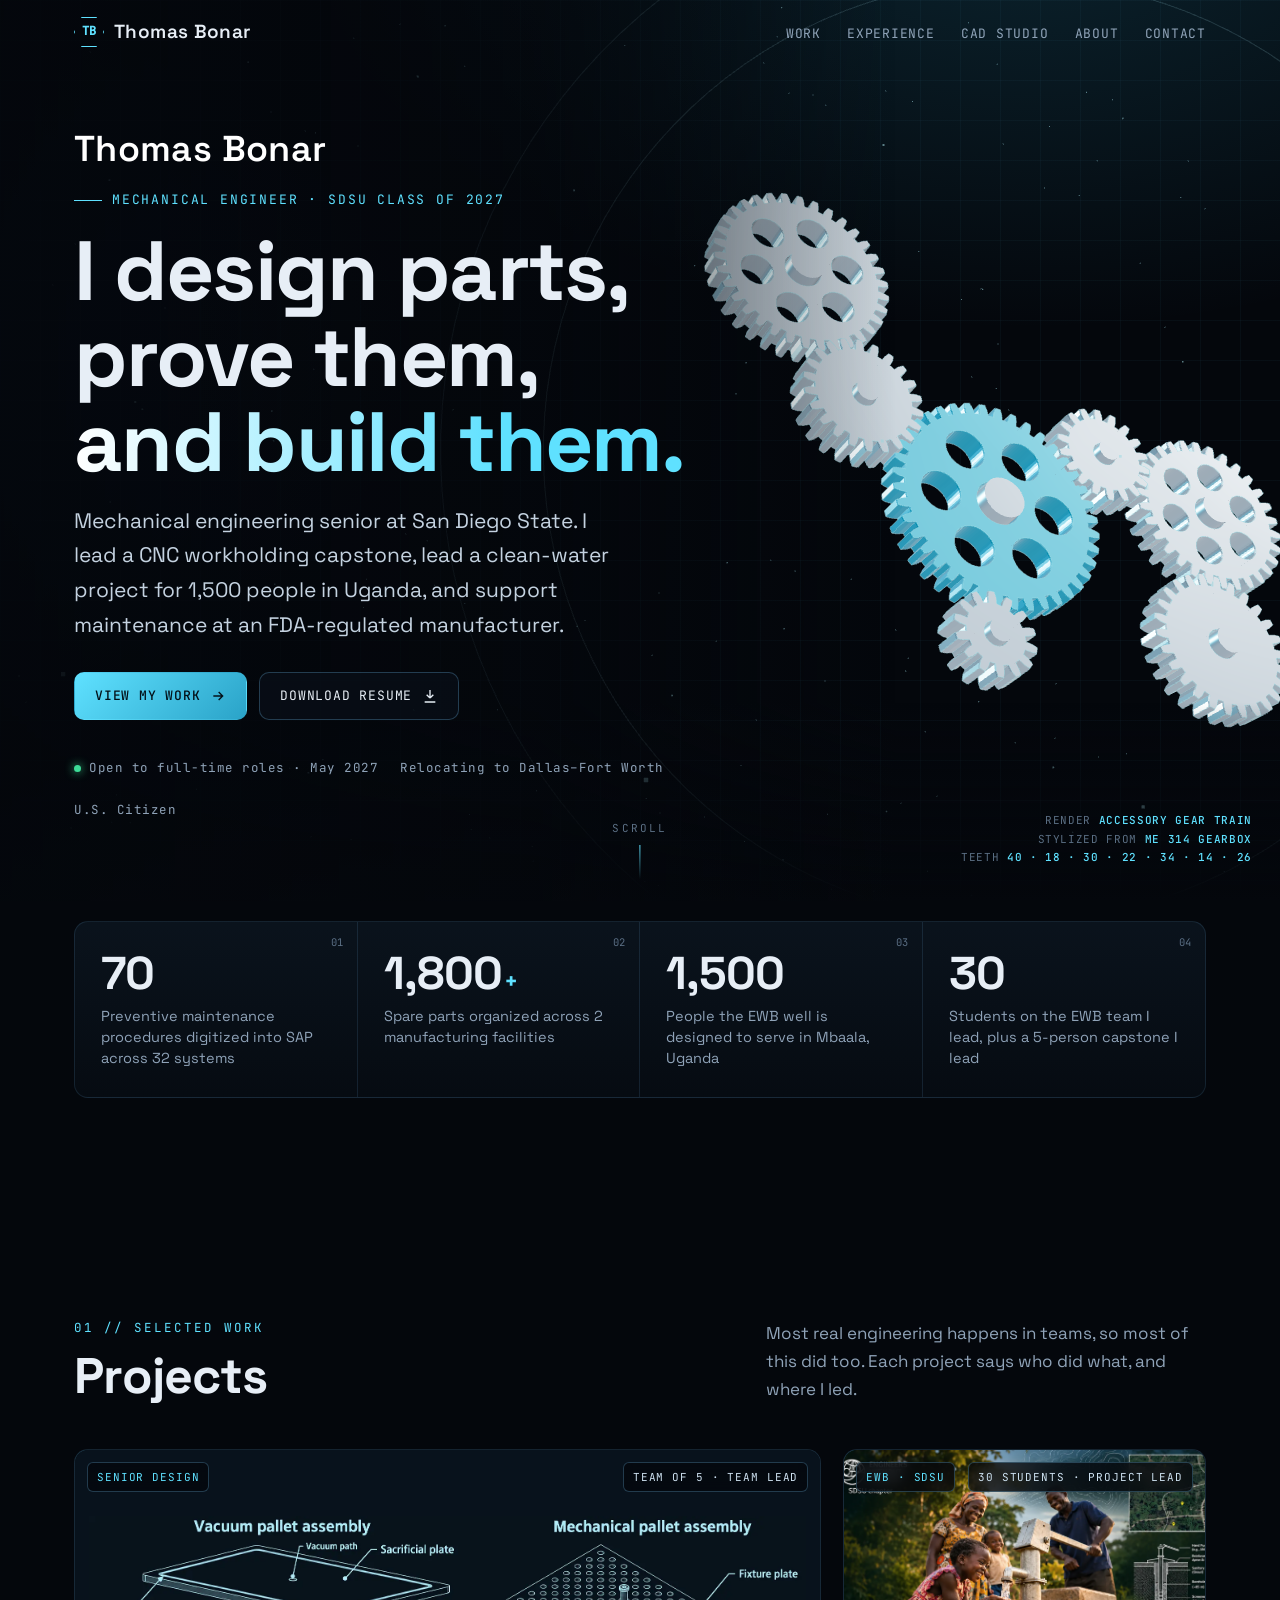
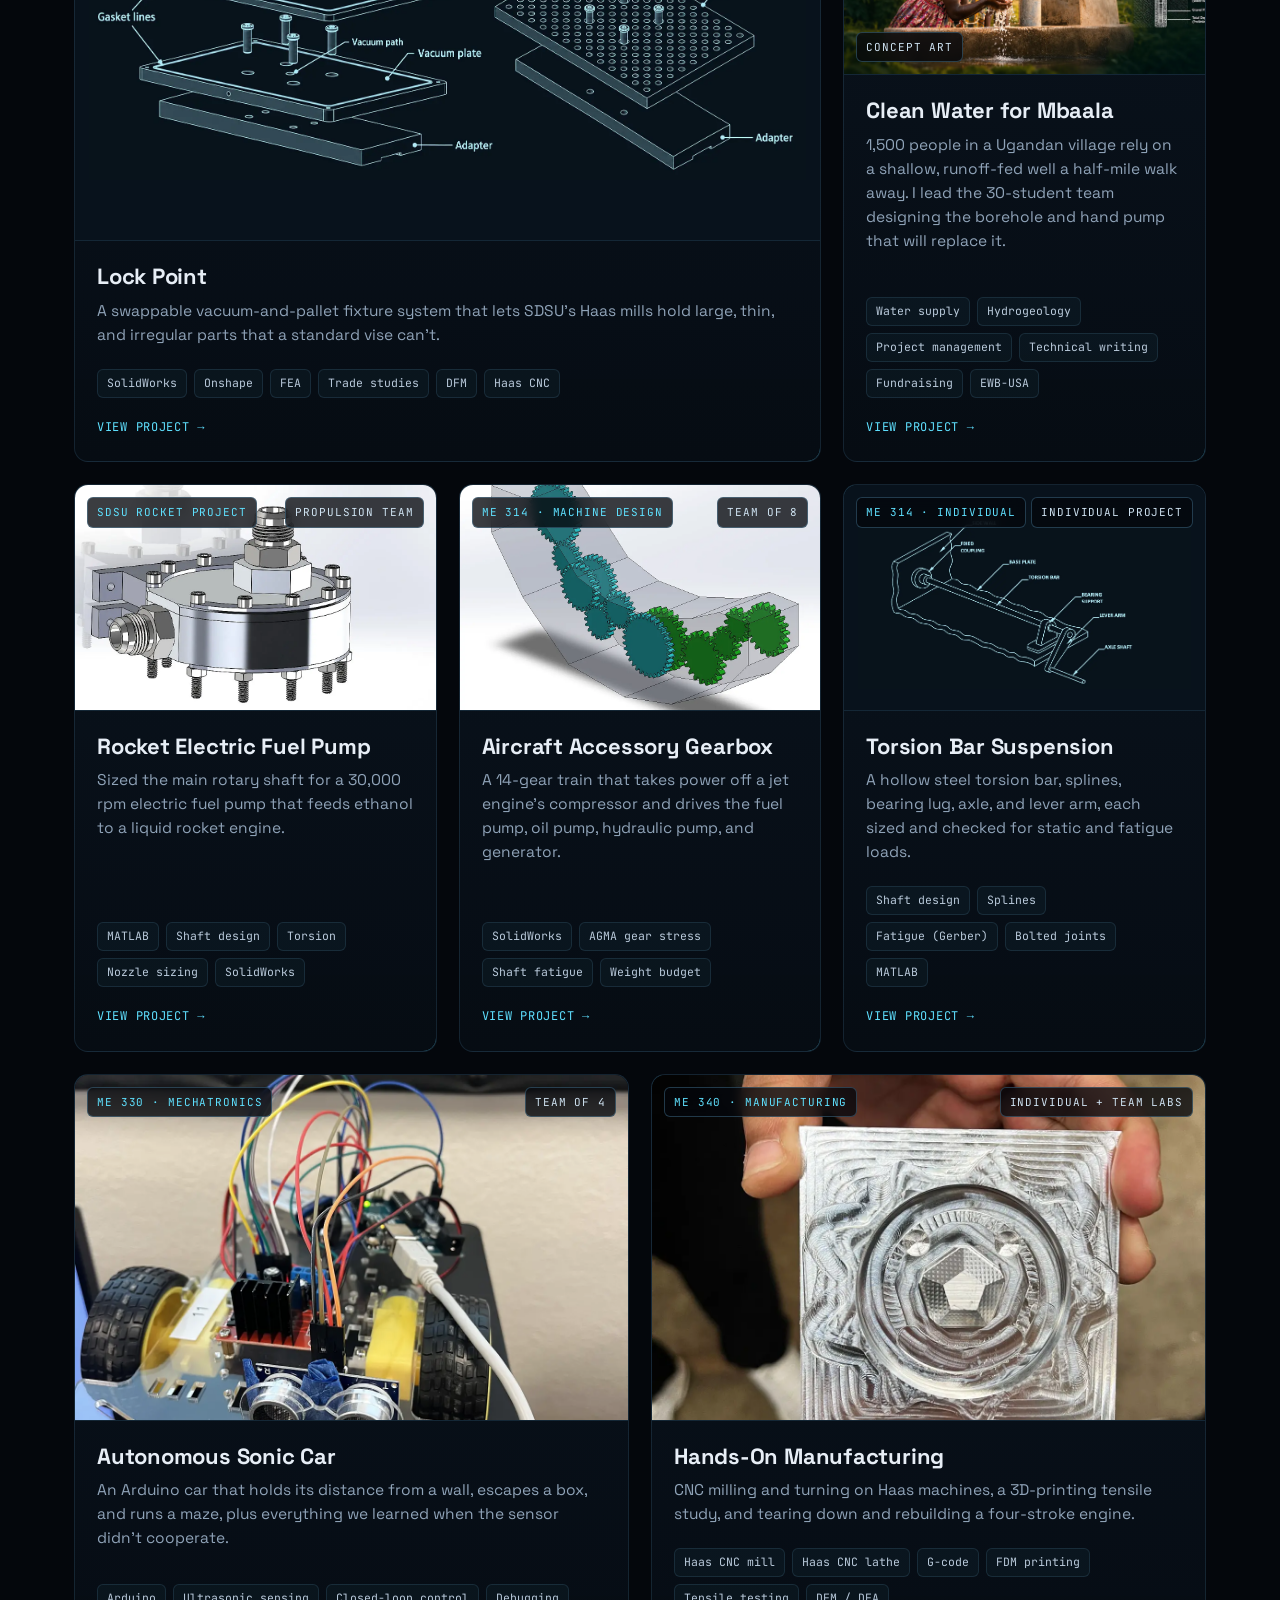
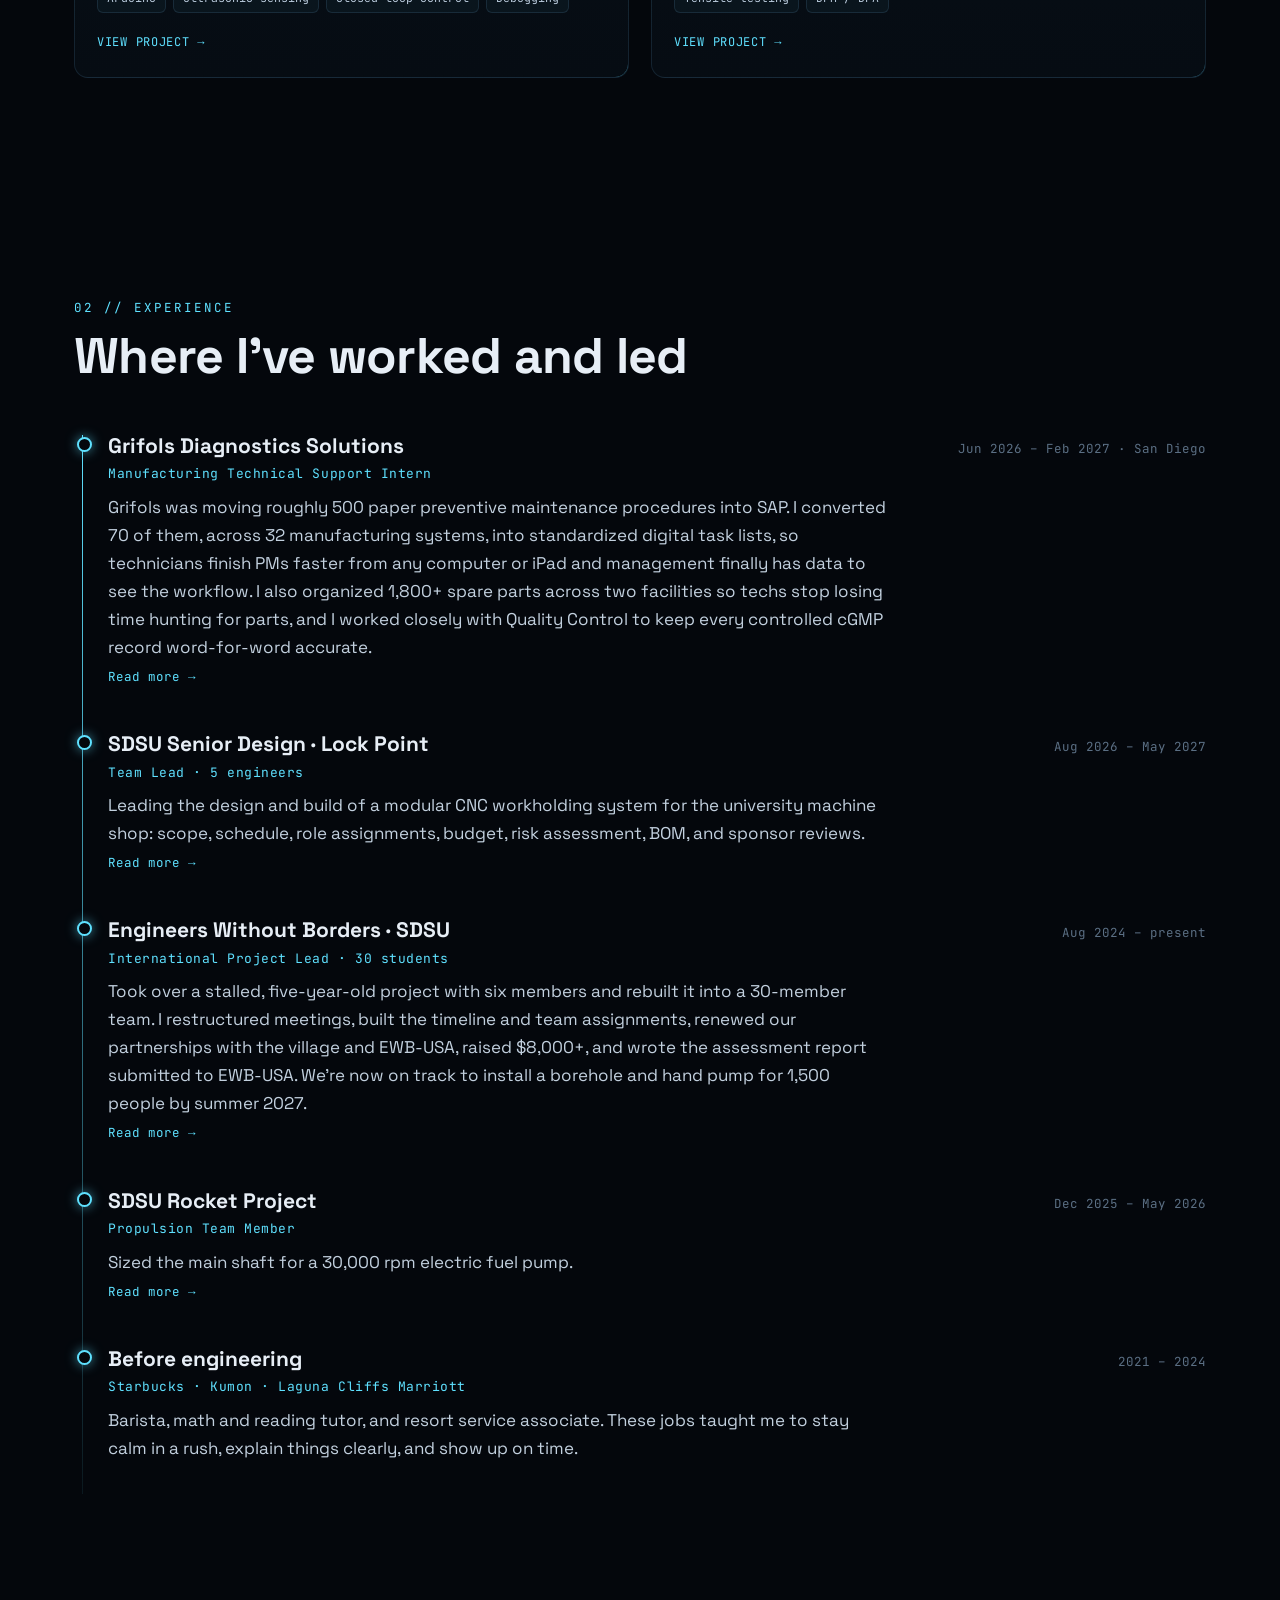
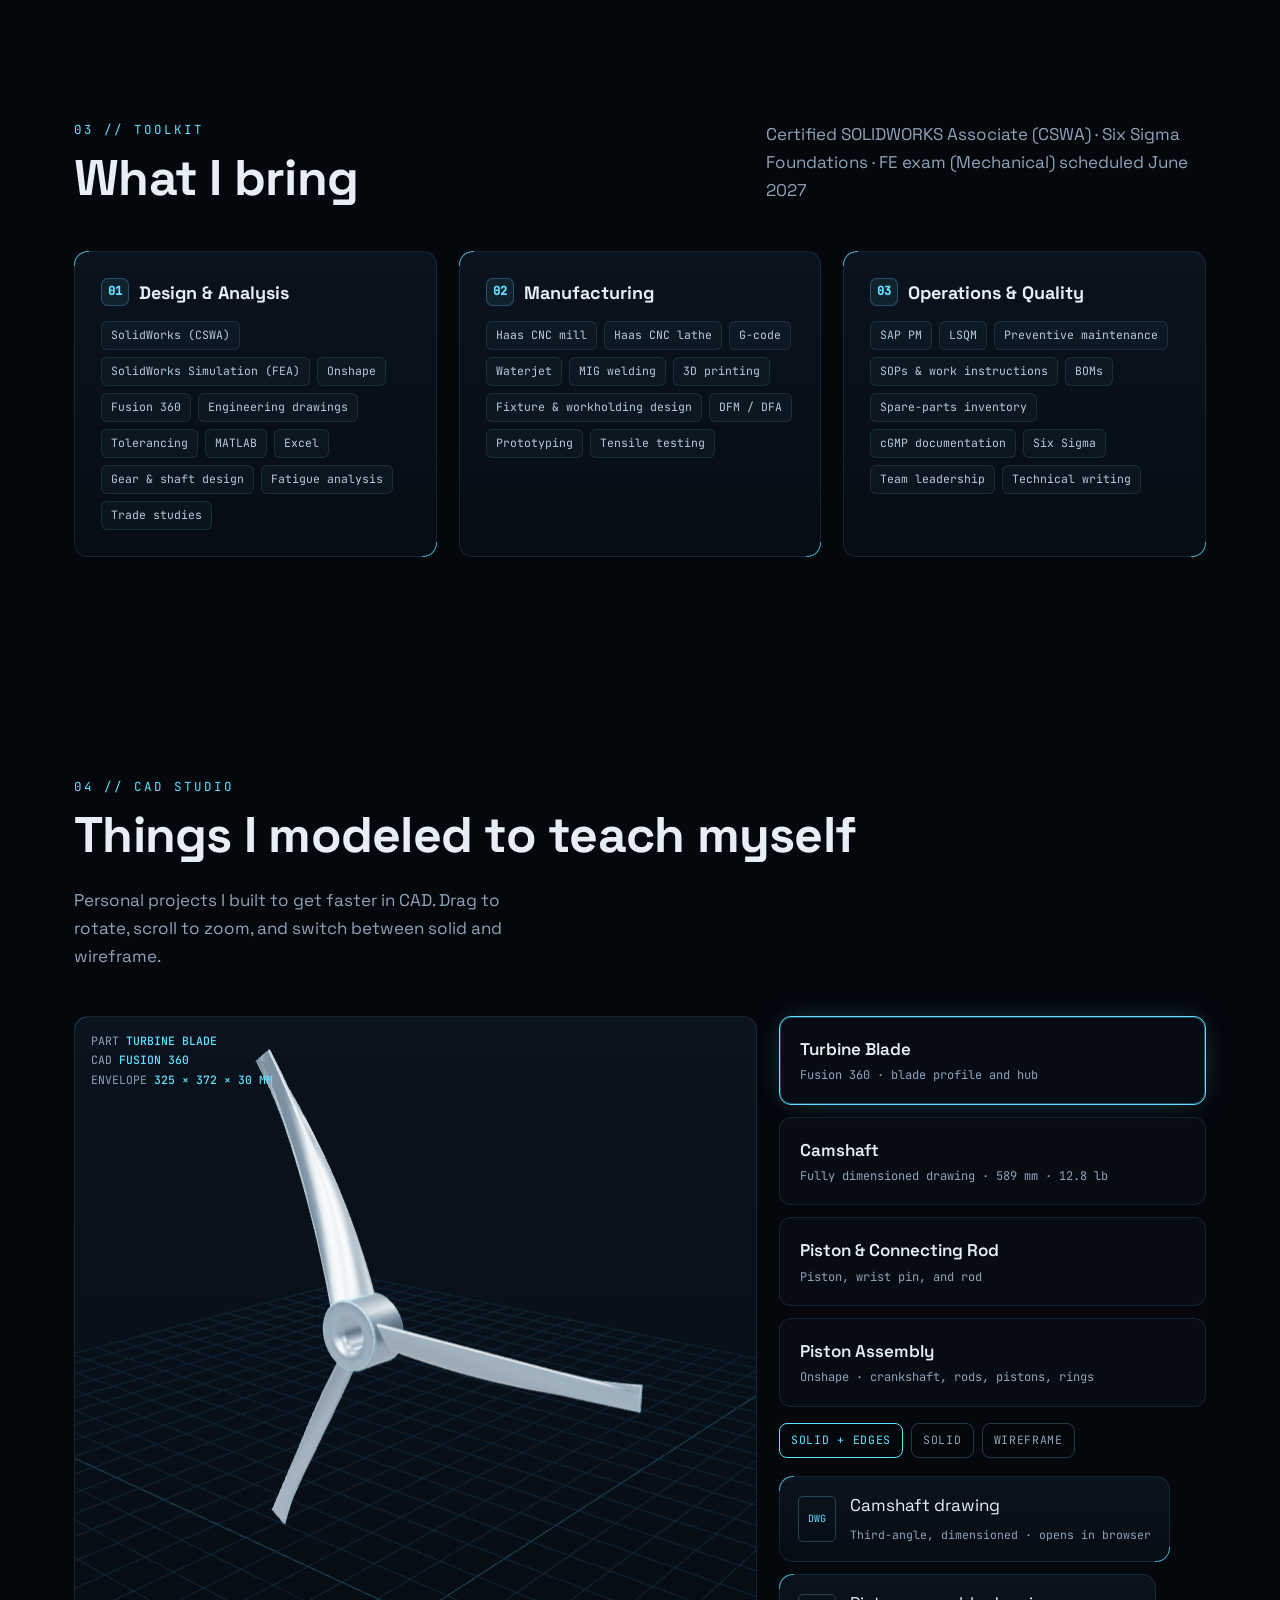
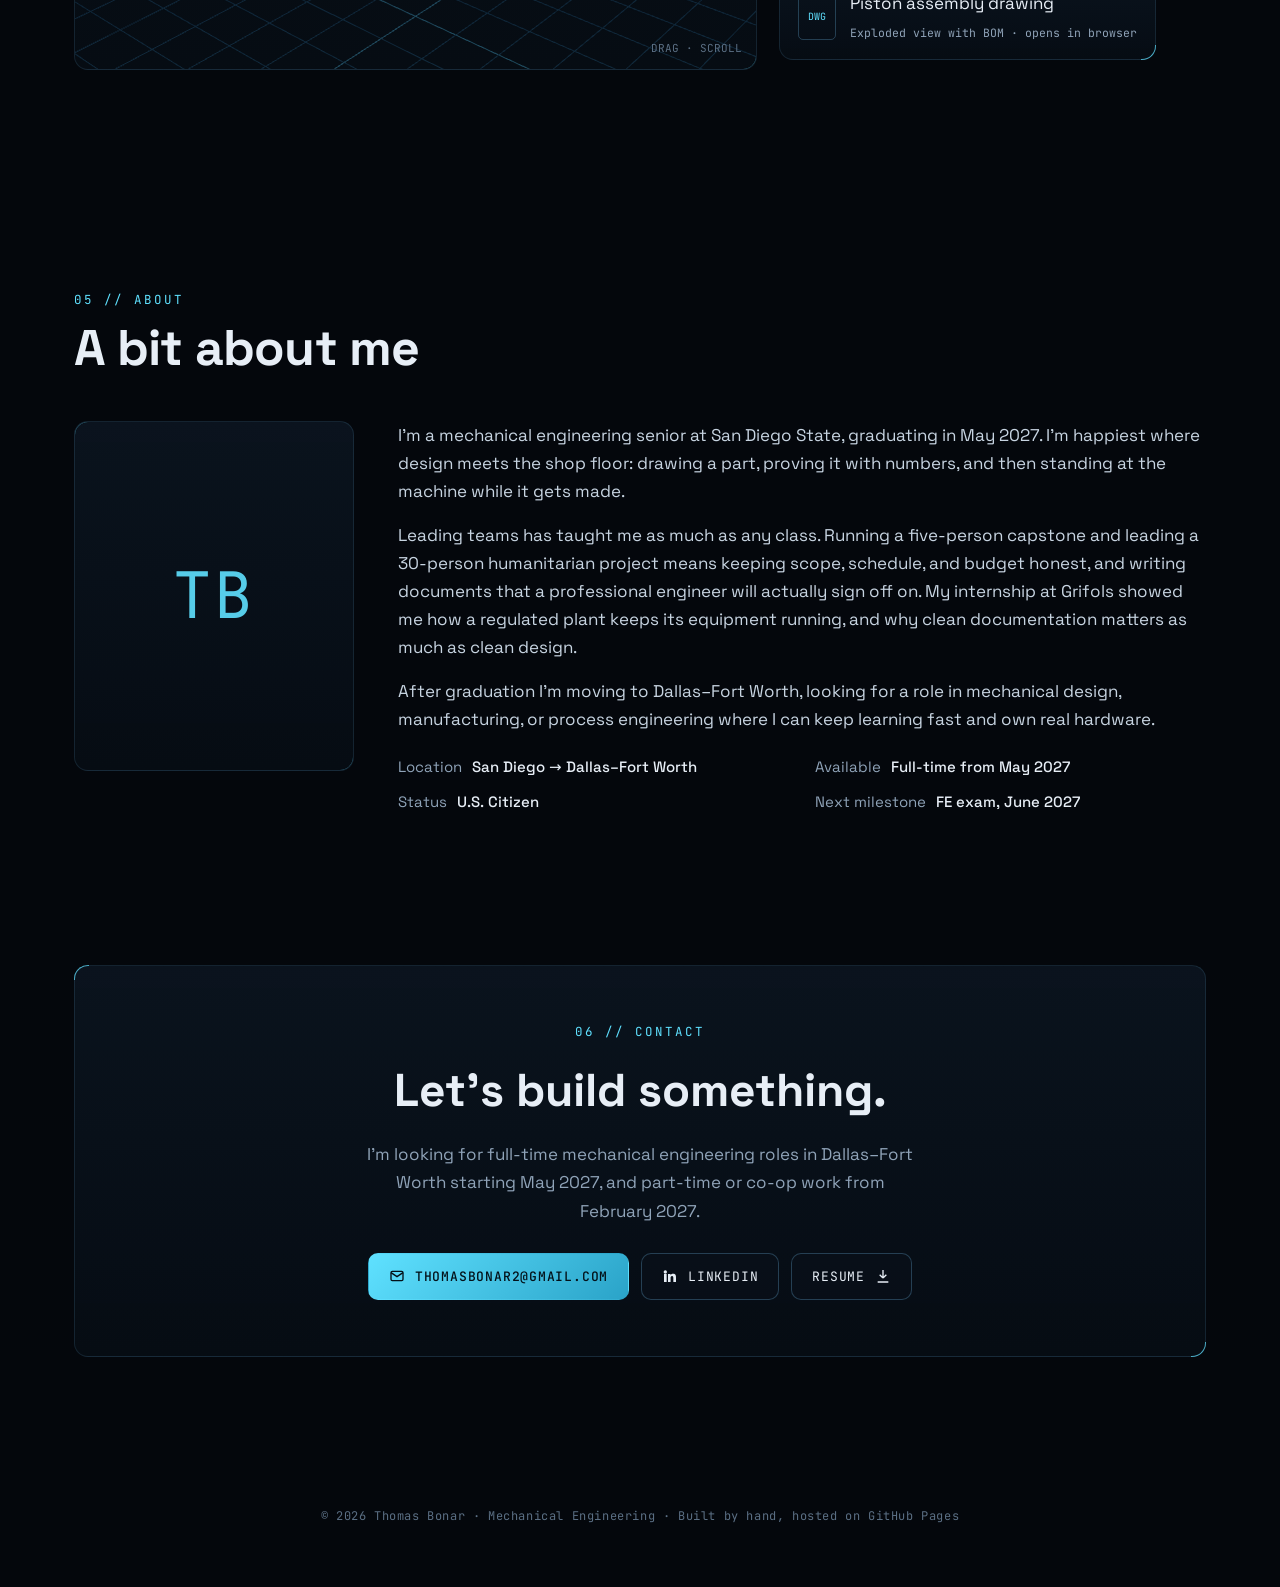
==== index.html @ 901630ad "Launch portfolio" ====
<!DOCTYPE html>
<html lang="en">
<head>
<meta charset="utf-8">
<meta name="viewport" content="width=device-width, initial-scale=1">
<title>Thomas Bonar · Mechanical Engineer</title>
<meta name="description" content="Mechanical engineering senior at San Diego State: CNC workholding, clean water in Uganda, machine design, and hands-on manufacturing. Relocating to Dallas–Fort Worth, May 2027.">
<meta name="author" content="Thomas Bonar">
<meta property="og:title" content="Thomas Bonar · Mechanical Engineer">
<meta property="og:description" content="Mechanical engineering senior at San Diego State: CNC workholding, clean water in Uganda, machine design, and hands-on manufacturing. Relocating to Dallas–Fort Worth, May 2027.">
<meta property="og:type" content="website">
<meta property="og:url" content="https://thomasbonar.github.io/">
<meta property="og:image" content="https://thomasbonar.github.io/assets/img/og-card.png">
<meta name="theme-color" content="#04070c">
<link rel="icon" href="assets/img/favicon.svg" type="image/svg+xml">
<link rel="preload" href="assets/fonts/space-grotesk-latin-700-normal.woff2" as="font" type="font/woff2" crossorigin>
<link rel="stylesheet" href="assets/css/site.css">
</head>
<body>
<nav class="nav" aria-label="Main">
  <div class="wrap">
    <a class="brand" href="index.html"><span class="mark">TB</span><span>Thomas Bonar</span></a>
    <button class="menu-btn" type="button" aria-label="Open menu">MENU</button>
    <ul>
      <li><a href="#work">Work</a></li>
      <li><a href="#experience">Experience</a></li>
      <li><a href="#cad">CAD Studio</a></li>
      <li><a href="#about">About</a></li>
      <li><a href="#contact">Contact</a></li>
    </ul>
  </div>
</nav>
<header class="hero" id="top">
  <canvas id="hero-canvas" aria-hidden="true"></canvas>
  <div class="wrap">
    <div class="hero-copy">
      <div class="hero-name rv">Thomas Bonar</div>
      <div class="eyebrow rv">Mechanical Engineer · SDSU Class of 2027</div>
      <h1 class="rv">I design parts,<br>prove them,<br><span class="accent">and build them.</span></h1>
      <p class="lede rv">Mechanical engineering senior at San Diego State. I lead a CNC workholding capstone, lead a clean-water project for 1,500 people in Uganda, and support maintenance at an FDA-regulated manufacturer.</p>
      <div class="cta rv">
        <a class="btn primary" href="#work">View my work <svg viewBox="0 0 24 24" fill="none" stroke="currentColor" stroke-width="2"><path d="M5 12h14m-6-6l6 6-6 6"/></svg></a>
        <a class="btn" href="assets/docs/Thomas_Bonar_Resume.pdf" download="Thomas_Bonar_Resume.pdf">Download resume <svg viewBox="0 0 24 24" fill="none" stroke="currentColor" stroke-width="2"><path d="M12 3v12m0 0l-5-5m5 5l5-5M4 21h16"/></svg></a>
      </div>
      <div class="hero-meta rv">
        <span><i class="dot"></i>Open to full-time roles · May 2027</span>
        <span>Relocating to Dallas–Fort Worth</span>
        <span>U.S. Citizen</span>
      </div>
    </div>
  </div>
  <div class="hero-hud" aria-hidden="true">RENDER <b>ACCESSORY GEAR TRAIN</b><br>STYLIZED FROM <b>ME 314 GEARBOX</b><br>TEETH <b>40 · 18 · 30 · 22 · 34 · 14 · 26</b></div>
  <div class="scroll-cue" aria-hidden="true">SCROLL<i></i></div>
</header>

<section style="padding-top:20px">
  <div class="wrap">
    <div class="stats rv">
      <div class="stat" data-idx="01"><div class="num"><span data-count="70">70</span></div><div class="lbl">Preventive maintenance procedures digitized into SAP across 32 systems</div></div>
      <div class="stat" data-idx="02"><div class="num"><span data-count="1800">1,800</span><small>+</small></div><div class="lbl">Spare parts organized across 2 manufacturing facilities</div></div>
      <div class="stat" data-idx="03"><div class="num"><span data-count="1500">1,500</span></div><div class="lbl">People the EWB well is designed to serve in Mbaala, Uganda</div></div>
      <div class="stat" data-idx="04"><div class="num"><span data-count="30">30</span></div><div class="lbl">Students on the EWB team I lead, plus a 5-person capstone I lead</div></div>
    </div>
  </div>
</section>

<section id="work">
  <div class="wrap">
    <div class="sec-head">
      <div><div class="sec-label rv">01 // Selected work</div><h2 class="rv">Projects</h2></div>
      <p class="rv">Most real engineering happens in teams, so most of this did too. Each project says who did what, and where I led.</p>
    </div>
    <div class="projects">
    <a class="card frame rv feature" href="projects/lock-point.html">
      <div class="thumb fit"><img src="assets/img/lp-pallet-assemblies.webp" alt="Lock Point: Modular CNC Workholding" width="1771" height="652" loading="lazy" decoding="async"><span class="tag">Senior Design</span><span class="tag team">Team of 5 · Team Lead</span></div>
      <div class="body">
        <h3>Lock Point</h3>
        <p>A swappable vacuum-and-pallet fixture system that lets SDSU&#x27;s Haas mills hold large, thin, and irregular parts that a standard vise can&#x27;t.</p>
        <div class="chips"><span class="chip">SolidWorks</span><span class="chip">Onshape</span><span class="chip">FEA</span><span class="chip">Trade studies</span><span class="chip">DFM</span><span class="chip">Haas CNC</span></div>
        <span class="go">VIEW PROJECT →</span>
      </div>
    </a>
    <a class="card frame rv " href="projects/ewb-water.html">
      <div class="thumb"><img src="assets/img/ewb-concept.webp" alt="Clean Water for Mbaala, Uganda" width="1672" height="941" loading="lazy" decoding="async"><span class="tag">EWB · SDSU</span><span class="tag team">30 students · Project Lead</span><span class="tag concept">Concept art</span></div>
      <div class="body">
        <h3>Clean Water for Mbaala</h3>
        <p>1,500 people in a Ugandan village rely on a shallow, runoff-fed well a half-mile walk away. I lead the 30-student team designing the borehole and hand pump that will replace it.</p>
        <div class="chips"><span class="chip">Water supply</span><span class="chip">Hydrogeology</span><span class="chip">Project management</span><span class="chip">Technical writing</span><span class="chip">Fundraising</span><span class="chip">EWB-USA</span></div>
        <span class="go">VIEW PROJECT →</span>
      </div>
    </a>
    <a class="card frame rv " href="projects/rocket-pump.html">
      <div class="thumb"><img src="assets/img/rocket-pump-cad.webp" alt="Electric Fuel Pump Shaft Design" width="1306" height="668" loading="lazy" decoding="async"><span class="tag">SDSU Rocket Project</span><span class="tag team">Propulsion team</span></div>
      <div class="body">
        <h3>Rocket Electric Fuel Pump</h3>
        <p>Sized the main rotary shaft for a 30,000 rpm electric fuel pump that feeds ethanol to a liquid rocket engine.</p>
        <div class="chips"><span class="chip">MATLAB</span><span class="chip">Shaft design</span><span class="chip">Torsion</span><span class="chip">Nozzle sizing</span><span class="chip">SolidWorks</span></div>
        <span class="go">VIEW PROJECT →</span>
      </div>
    </a>
    <a class="card frame rv " href="projects/gearbox.html">
      <div class="thumb"><img src="assets/img/gear-cad-housing.webp" alt="Aircraft Accessory Gearbox" width="1140" height="928" loading="lazy" decoding="async"><span class="tag">ME 314 · Machine Design</span><span class="tag team">Team of 8</span></div>
      <div class="body">
        <h3>Aircraft Accessory Gearbox</h3>
        <p>A 14-gear train that takes power off a jet engine&#x27;s compressor and drives the fuel pump, oil pump, hydraulic pump, and generator.</p>
        <div class="chips"><span class="chip">SolidWorks</span><span class="chip">AGMA gear stress</span><span class="chip">Shaft fatigue</span><span class="chip">Weight budget</span></div>
        <span class="go">VIEW PROJECT →</span>
      </div>
    </a>
    <a class="card frame rv " href="projects/torsion-bar.html">
      <div class="thumb fit"><img src="assets/img/tb-schematic.webp" alt="Torsion Bar Suspension" width="1474" height="786" loading="lazy" decoding="async"><span class="tag">ME 314 · Individual</span><span class="tag team">Individual project</span></div>
      <div class="body">
        <h3>Torsion Bar Suspension</h3>
        <p>A hollow steel torsion bar, splines, bearing lug, axle, and lever arm, each sized and checked for static and fatigue loads.</p>
        <div class="chips"><span class="chip">Shaft design</span><span class="chip">Splines</span><span class="chip">Fatigue (Gerber)</span><span class="chip">Bolted joints</span><span class="chip">MATLAB</span></div>
        <span class="go">VIEW PROJECT →</span>
      </div>
    </a>
    <a class="card frame rv wide" href="projects/sonic-car.html">
      <div class="thumb"><img src="assets/img/car-front.webp" alt="Autonomous Sonic Car" width="1200" height="1600" loading="lazy" decoding="async"><span class="tag">ME 330 · Mechatronics</span><span class="tag team">Team of 4</span></div>
      <div class="body">
        <h3>Autonomous Sonic Car</h3>
        <p>An Arduino car that holds its distance from a wall, escapes a box, and runs a maze, plus everything we learned when the sensor didn&#x27;t cooperate.</p>
        <div class="chips"><span class="chip">Arduino</span><span class="chip">Ultrasonic sensing</span><span class="chip">Closed-loop control</span><span class="chip">Debugging</span></div>
        <span class="go">VIEW PROJECT →</span>
      </div>
    </a>
    <a class="card frame rv wide" href="projects/manufacturing-labs.html">
      <div class="thumb"><img src="assets/img/mfg-mill-part.webp" alt="Hands-On Manufacturing" width="1200" height="1600" loading="lazy" decoding="async"><span class="tag">ME 340 · Manufacturing</span><span class="tag team">Individual + team labs</span></div>
      <div class="body">
        <h3>Hands-On Manufacturing</h3>
        <p>CNC milling and turning on Haas machines, a 3D-printing tensile study, and tearing down and rebuilding a four-stroke engine.</p>
        <div class="chips"><span class="chip">Haas CNC mill</span><span class="chip">Haas CNC lathe</span><span class="chip">G-code</span><span class="chip">FDM printing</span><span class="chip">Tensile testing</span><span class="chip">DFM / DFA</span></div>
        <span class="go">VIEW PROJECT →</span>
      </div>
    </a>
    </div>
  </div>
</section>

<section id="experience">
  <div class="wrap">
    <div class="sec-head">
      <div><div class="sec-label rv">02 // Experience</div><h2 class="rv">Where I've worked and led</h2></div>
    </div>
    <div class="timeline">
      <div class="tl-item rv">
        <div class="tl-top"><h3>Grifols Diagnostics Solutions</h3><span class="when">Jun 2026 – Feb 2027 · San Diego</span></div>
        <div class="role">Manufacturing Technical Support Intern</div>
        <p>Grifols was moving roughly 500 paper preventive maintenance procedures into SAP. I converted 70 of them, across 32 manufacturing systems, into standardized digital task lists, so technicians finish PMs faster from any computer or iPad and management finally has data to see the workflow. I also organized 1,800+ spare parts across two facilities so techs stop losing time hunting for parts, and I worked closely with Quality Control to keep every controlled cGMP record word-for-word accurate.</p>
        <a class="more" href="projects/grifols.html">Read more →</a>
      </div>
      <div class="tl-item rv">
        <div class="tl-top"><h3>SDSU Senior Design · Lock Point</h3><span class="when">Aug 2026 – May 2027</span></div>
        <div class="role">Team Lead · 5 engineers</div>
        <p>Leading the design and build of a modular CNC workholding system for the university machine shop: scope, schedule, role assignments, budget, risk assessment, BOM, and sponsor reviews.</p>
        <a class="more" href="projects/lock-point.html">Read more →</a>
      </div>
      <div class="tl-item rv">
        <div class="tl-top"><h3>Engineers Without Borders · SDSU</h3><span class="when">Aug 2024 – present</span></div>
        <div class="role">International Project Lead · 30 students</div>
        <p>Took over a stalled, five-year-old project with six members and rebuilt it into a 30-member team. I restructured meetings, built the timeline and team assignments, renewed our partnerships with the village and EWB-USA, raised $8,000+, and wrote the assessment report submitted to EWB-USA. We're now on track to install a borehole and hand pump for 1,500 people by summer 2027.</p>
        <a class="more" href="projects/ewb-water.html">Read more →</a>
      </div>
      <div class="tl-item rv">
        <div class="tl-top"><h3>SDSU Rocket Project</h3><span class="when">Dec 2025 – May 2026</span></div>
        <div class="role">Propulsion Team Member</div>
        <p>Sized the main shaft for a 30,000 rpm electric fuel pump.</p>
        <a class="more" href="projects/rocket-pump.html">Read more →</a>
      </div>
      <div class="tl-item rv">
        <div class="tl-top"><h3>Before engineering</h3><span class="when">2021 – 2024</span></div>
        <div class="role">Starbucks · Kumon · Laguna Cliffs Marriott</div>
        <p>Barista, math and reading tutor, and resort service associate. These jobs taught me to stay calm in a rush, explain things clearly, and show up on time.</p>
      </div>
    </div>
  </div>
</section>

<section id="skills">
  <div class="wrap">
    <div class="sec-head">
      <div><div class="sec-label rv">03 // Toolkit</div><h2 class="rv">What I bring</h2></div>
      <p class="rv">Certified SOLIDWORKS Associate (CSWA) · Six Sigma Foundations · FE exam (Mechanical) scheduled June 2027</p>
    </div>
    <div class="skills">
      <div class="skill frame rv"><h3><span class="ico">01</span>Design &amp; Analysis</h3><div class="chips">
        <span class="chip">SolidWorks (CSWA)</span><span class="chip">SolidWorks Simulation (FEA)</span><span class="chip">Onshape</span><span class="chip">Fusion 360</span><span class="chip">Engineering drawings</span><span class="chip">Tolerancing</span><span class="chip">MATLAB</span><span class="chip">Excel</span><span class="chip">Gear &amp; shaft design</span><span class="chip">Fatigue analysis</span><span class="chip">Trade studies</span></div></div>
      <div class="skill frame rv"><h3><span class="ico">02</span>Manufacturing</h3><div class="chips">
        <span class="chip">Haas CNC mill</span><span class="chip">Haas CNC lathe</span><span class="chip">G-code</span><span class="chip">Waterjet</span><span class="chip">MIG welding</span><span class="chip">3D printing</span><span class="chip">Fixture &amp; workholding design</span><span class="chip">DFM / DFA</span><span class="chip">Prototyping</span><span class="chip">Tensile testing</span></div></div>
      <div class="skill frame rv"><h3><span class="ico">03</span>Operations &amp; Quality</h3><div class="chips">
        <span class="chip">SAP PM</span><span class="chip">LSQM</span><span class="chip">Preventive maintenance</span><span class="chip">SOPs &amp; work instructions</span><span class="chip">BOMs</span><span class="chip">Spare-parts inventory</span><span class="chip">cGMP documentation</span><span class="chip">Six Sigma</span><span class="chip">Team leadership</span><span class="chip">Technical writing</span></div></div>
    </div>
  </div>
</section>

<section id="cad">
  <div class="wrap">
    <div class="sec-head">
      <div><div class="sec-label rv">04 // CAD Studio</div><h2 class="rv">Things I modeled to teach myself</h2></div>
      <p class="rv">Personal projects I built to get faster in CAD. Drag to rotate, scroll to zoom, and switch between solid and wireframe.</p>
    </div>
    <div class="studio rv">
      <div class="viewer frame" id="studio-viewer">
        <canvas aria-label="Interactive 3D model viewer"></canvas>
        <div class="hud"></div>
        <div class="loading">LOADING MODEL…</div>
        <div class="hint">DRAG · SCROLL</div>
      </div>
      <div class="model-list">
        <button class="model-btn" type="button" data-model="assets/models/turbine.glb" data-rot="0,0,0" data-hud="PART <b>TURBINE BLADE</b><br>CAD <b>FUSION 360</b><br>ENVELOPE <b>325 × 372 × 30 MM</b>"><div class="t">Turbine Blade</div><div class="s">Fusion 360 · blade profile and hub</div></button>
        <button class="model-btn" type="button" data-model="assets/models/camshaft.glb" data-rot="0,0,0" data-hud="PART <b>CAMSHAFT</b><br>MATERIAL <b>HARDENED ALLOY STEEL</b><br>LENGTH <b>589 MM</b> · <b>12.8 LB</b>"><div class="t">Camshaft</div><div class="s">Fully dimensioned drawing · 589 mm · 12.8 lb</div></button>
        <button class="model-btn" type="button" data-model="assets/models/conrod.glb" data-rot="-1.5708,0,0" data-hud="PART <b>PISTON &amp; CONNECTING ROD</b><br>PROJECT <b>SELF-DIRECTED</b>"><div class="t">Piston &amp; Connecting Rod</div><div class="s">Piston, wrist pin, and rod</div></button>
        <button class="model-btn" type="button" data-model="assets/models/piston-assembly.glb" data-rot="0,0,1.5708" data-hud="PART <b>PISTON ASSEMBLY</b><br>CAD <b>ONSHAPE</b><br>PARTS <b>CRANKSHAFT · 4 RODS · 4 PISTONS</b>"><div class="t">Piston Assembly</div><div class="s">Onshape · crankshaft, rods, pistons, rings</div></button>
        <div class="toggle-row"><button type="button" data-mode="both" class="on">SOLID + EDGES</button><button type="button" data-mode="solid">SOLID</button><button type="button" data-mode="wire">WIREFRAME</button></div>
        <div class="docs" style="margin-top:6px"><a class="doc frame" href="assets/docs/camshaft-drawing.pdf" target="_blank" rel="noopener"><span class="ico">DWG</span><span><span>Camshaft drawing</span><br><span class="s">Third-angle, dimensioned · opens in browser</span></span></a><a class="doc frame" href="assets/docs/piston-assembly-drawing.pdf" target="_blank" rel="noopener"><span class="ico">DWG</span><span><span>Piston assembly drawing</span><br><span class="s">Exploded view with BOM · opens in browser</span></span></a></div>
      </div>
    </div>
  </div>
</section>

<section id="about">
  <div class="wrap">
    <div class="sec-head"><div><div class="sec-label rv">05 // About</div><h2 class="rv">A bit about me</h2></div></div>
    <div class="about">
      <div class="portrait frame rv"><img src="assets/img/headshot.webp" alt="Thomas Bonar" onerror="this.remove()"><span class="mono-mark">TB</span></div>
      <div class="rv">
        <p>I'm a mechanical engineering senior at San Diego State, graduating in May 2027. I'm happiest where design meets the shop floor: drawing a part, proving it with numbers, and then standing at the machine while it gets made.</p>
        <p>Leading teams has taught me as much as any class. Running a five-person capstone and leading a 30-person humanitarian project means keeping scope, schedule, and budget honest, and writing documents that a professional engineer will actually sign off on. My internship at Grifols showed me how a regulated plant keeps its equipment running, and why clean documentation matters as much as clean design.</p>
        <p>After graduation I'm moving to Dallas–Fort Worth, looking for a role in mechanical design, manufacturing, or process engineering where I can keep learning fast and own real hardware.</p>
        <div class="facts">
          <div>Location <b>San Diego → Dallas–Fort Worth</b></div>
          <div>Available <b>Full-time from May 2027</b></div>
          <div>Status <b>U.S. Citizen</b></div>
          <div>Next milestone <b>FE exam, June 2027</b></div>
        </div>
      </div>
    </div>
  </div>
</section>

<section id="contact" style="padding-top:40px">
  <div class="wrap">
    <div class="contact frame rv">
      <div class="sec-label">06 // Contact</div>
      <h2>Let's build something.</h2>
      <p>I'm looking for full-time mechanical engineering roles in Dallas–Fort Worth starting May 2027, and part-time or co-op work from February 2027.</p>
      <div class="cta">
        <a class="btn primary" href="mailto:thomasbonar2@gmail.com"><svg viewBox="0 0 24 24" fill="none" stroke="currentColor" stroke-width="2"><rect x="3" y="5" width="18" height="14" rx="2"/><path d="M3 7l9 6 9-6"/></svg> thomasbonar2@gmail.com</a>
        <a class="btn" href="https://www.linkedin.com/in/thomas-bonar-83b15b261" target="_blank" rel="noopener"><svg viewBox="0 0 24 24" fill="currentColor"><path d="M4.98 3.5a2.5 2.5 0 11-.02 5 2.5 2.5 0 01.02-5zM3 9h4v12H3zM9 9h3.8v1.7h.05c.53-1 1.83-2.05 3.77-2.05C20.6 8.65 21 11.2 21 14.5V21h-4v-5.8c0-1.38-.03-3.16-1.93-3.16-1.93 0-2.22 1.5-2.22 3.06V21H9z"/></svg> LinkedIn</a>
        <a class="btn" href="assets/docs/Thomas_Bonar_Resume.pdf" download="Thomas_Bonar_Resume.pdf">Resume <svg viewBox="0 0 24 24" fill="none" stroke="currentColor" stroke-width="2"><path d="M12 3v12m0 0l-5-5m5 5l5-5M4 21h16"/></svg></a>
      </div>
    </div>
  </div>
</section>
<footer>
  <div class="wrap">© 2026 Thomas Bonar · Mechanical Engineering · Built by hand, hosted on GitHub Pages</div>
</footer>
<script src="./assets/js/main.js" defer></script>
<script type="importmap">{"imports":{"three":"./assets/js/vendor/three.module.min.js"}}</script>
<script type="module">
import { initHero, initStudio } from './assets/js/scene.js';
initHero(document.getElementById('hero-canvas'), './assets/models/turbine.glb', '#hero-fallback');
initStudio(document.getElementById('studio-viewer'));
</script>
</body>
</html>
---- assets/css/site.css ----
/* ==========================================================
   Thomas Bonar — Portfolio
   Dark technical theme. No external dependencies.
   ========================================================== */
@font-face{font-family:"Space Grotesk";src:url(../fonts/space-grotesk-latin-400-normal.woff2) format("woff2");font-weight:400;font-display:swap}
@font-face{font-family:"Space Grotesk";src:url(../fonts/space-grotesk-latin-500-normal.woff2) format("woff2");font-weight:500;font-display:swap}
@font-face{font-family:"Space Grotesk";src:url(../fonts/space-grotesk-latin-600-normal.woff2) format("woff2");font-weight:600;font-display:swap}
@font-face{font-family:"Space Grotesk";src:url(../fonts/space-grotesk-latin-700-normal.woff2) format("woff2");font-weight:700;font-display:swap}
@font-face{font-family:"JetBrains Mono";src:url(../fonts/jetbrains-mono-latin-400-normal.woff2) format("woff2");font-weight:400;font-display:swap}
@font-face{font-family:"JetBrains Mono";src:url(../fonts/jetbrains-mono-latin-500-normal.woff2) format("woff2");font-weight:500;font-display:swap}

:root{
  --bg:#04070c; --bg2:#070d15; --panel:#0a121c; --panel2:#0d1824;
  --line:rgba(120,205,255,.12); --line2:rgba(120,205,255,.26);
  --cyan:#5fe1ff; --cyan-dim:#2aa3c8; --amber:#ffb347;
  --text:#e7eef6; --muted:#8fa3b8; --faint:#5b6f84;
  --radius:14px; --maxw:1180px;
  --sans:"Space Grotesk",system-ui,-apple-system,"Segoe UI",Roboto,sans-serif;
  --mono:"JetBrains Mono",ui-monospace,SFMono-Regular,Menlo,monospace;
}
*{box-sizing:border-box}
html{scroll-behavior:smooth}
body{margin:0;background:var(--bg);color:var(--text);font-family:var(--sans);font-size:17px;line-height:1.65;-webkit-font-smoothing:antialiased;overflow-x:hidden}
img,video,canvas{max-width:100%;display:block}
img{height:auto}
a{color:var(--cyan);text-decoration:none}
a:hover{text-decoration:underline}
::selection{background:rgba(95,225,255,.3)}

/* blueprint grid backdrop */
body::before{content:"";position:fixed;inset:0;z-index:-2;pointer-events:none;
  background:
    linear-gradient(rgba(95,225,255,.035) 1px,transparent 1px) 0 0/40px 40px,
    linear-gradient(90deg,rgba(95,225,255,.035) 1px,transparent 1px) 0 0/40px 40px,
    radial-gradient(1200px 700px at 80% -10%,rgba(42,163,200,.18),transparent 60%),
    radial-gradient(900px 600px at -10% 40%,rgba(42,90,200,.12),transparent 60%),
    var(--bg);}
.wrap{max-width:var(--maxw);margin:0 auto;padding:0 24px}
.mono{font-family:var(--mono)}
.muted{color:var(--muted)}

/* ---------- nav ---------- */
.nav{position:fixed;top:0;left:0;right:0;z-index:50;transition:background .3s,border-color .3s;border-bottom:1px solid transparent}
.nav.scrolled{background:rgba(4,7,12,.82);backdrop-filter:blur(12px);-webkit-backdrop-filter:blur(12px);border-color:var(--line)}
.nav .wrap{display:flex;align-items:center;justify-content:space-between;height:64px}
.brand{display:flex;align-items:center;gap:10px;color:var(--text);font-weight:600;letter-spacing:.02em;font-size:19px}
.brand:hover{text-decoration:none}
.brand .mark{width:30px;height:30px;border:1px solid var(--cyan);display:grid;place-items:center;font-family:var(--mono);font-size:12px;color:var(--cyan);clip-path:polygon(25% 0,75% 0,100% 50%,75% 100%,25% 100%,0 50%)}
.nav ul{display:flex;gap:26px;list-style:none;margin:0;padding:0}
.nav ul a{color:var(--muted);font-family:var(--mono);font-size:13px;letter-spacing:.06em;text-transform:uppercase}
.nav ul a:hover{color:var(--cyan);text-decoration:none}
.nav .menu-btn{display:none;background:none;border:1px solid var(--line2);color:var(--text);border-radius:8px;padding:6px 10px;font-family:var(--mono);font-size:12px}

/* ---------- buttons ---------- */
.btn{display:inline-flex;align-items:center;gap:10px;padding:12px 20px;border-radius:10px;font-family:var(--mono);font-size:13px;letter-spacing:.06em;text-transform:uppercase;border:1px solid var(--line2);color:var(--text);background:rgba(10,18,28,.6);transition:all .25s}
.btn:hover{text-decoration:none;border-color:var(--cyan);color:var(--cyan);box-shadow:0 0 0 1px rgba(95,225,255,.25),0 0 28px rgba(95,225,255,.15)}
.btn.primary{background:linear-gradient(135deg,#5fe1ff,#2aa3c8);color:#031018;border-color:transparent;font-weight:500}
.btn.primary:hover{color:#031018;box-shadow:0 0 34px rgba(95,225,255,.45)}
.btn svg{width:16px;height:16px}

/* ---------- hero ---------- */
.hero{position:relative;min-height:100vh;display:flex;align-items:center;overflow:hidden}
#hero-canvas{position:absolute;inset:0;width:100%;height:100%;z-index:0}
.hero::after{content:"";position:absolute;inset:0;z-index:1;pointer-events:none;
  background:linear-gradient(90deg,rgba(4,7,12,.92) 0%,rgba(4,7,12,.65) 42%,rgba(4,7,12,0) 70%),linear-gradient(0deg,var(--bg) 0%,transparent 22%)}
.hero .wrap{position:relative;z-index:2;width:100%}
.hero-copy{max-width:620px;padding:120px 0 80px}
.eyebrow{font-family:var(--mono);font-size:13px;letter-spacing:.14em;text-transform:uppercase;color:var(--cyan);display:flex;align-items:center;gap:10px}
.eyebrow::before{content:"";width:28px;height:1px;background:var(--cyan)}
.hero h1{font-size:clamp(46px,7vw,84px);line-height:1.02;margin:18px 0 18px;font-weight:700;letter-spacing:-.02em}
.hero h1 .accent{background:linear-gradient(90deg,#fff,#5fe1ff 70%);-webkit-background-clip:text;background-clip:text;color:transparent}
.hero .lede{font-size:clamp(18px,2vw,21px);color:#c4d2e0;max-width:560px;margin:0 0 30px}
.hero .cta{display:flex;flex-wrap:wrap;gap:12px}
.hero-meta{display:flex;flex-wrap:wrap;gap:22px;margin-top:38px;font-family:var(--mono);font-size:12.5px;color:var(--muted);letter-spacing:.04em}
.hero-meta span{display:flex;align-items:center;gap:8px}
.hero-meta .dot{width:7px;height:7px;border-radius:50%;background:#3ddc97;box-shadow:0 0 10px #3ddc97}
.hero-hud{position:absolute;right:28px;bottom:34px;z-index:2;font-family:var(--mono);font-size:11px;color:var(--faint);text-align:right;line-height:1.7;letter-spacing:.06em}
.hero-hud b{color:var(--cyan);font-weight:500}
.scroll-cue{position:absolute;left:50%;bottom:22px;z-index:2;transform:translateX(-50%);font-family:var(--mono);font-size:11px;color:var(--faint);letter-spacing:.2em;display:flex;flex-direction:column;align-items:center;gap:8px}
.scroll-cue i{width:1px;height:34px;background:linear-gradient(var(--cyan),transparent);animation:cue 2s infinite}
@keyframes cue{0%{transform:scaleY(0);transform-origin:top}50%{transform:scaleY(1);transform-origin:top}51%{transform-origin:bottom}100%{transform:scaleY(0);transform-origin:bottom}}

/* ---------- sections ---------- */
section{padding:110px 0;position:relative}
.sec-head{display:flex;align-items:end;justify-content:space-between;gap:24px;margin-bottom:46px;flex-wrap:wrap}
.sec-label{font-family:var(--mono);font-size:12.5px;color:var(--cyan);letter-spacing:.16em;text-transform:uppercase}
.sec-head h2{font-size:clamp(32px,4.4vw,50px);line-height:1.08;margin:10px 0 0;letter-spacing:-.015em}
.sec-head p{max-width:440px;color:var(--muted);margin:0}

/* ---------- stats ---------- */
.stats{display:grid;grid-template-columns:repeat(4,1fr);border:1px solid var(--line);border-radius:var(--radius);background:linear-gradient(180deg,rgba(13,24,36,.7),rgba(7,13,21,.7));overflow:hidden}
.stat{padding:28px 26px;border-right:1px solid var(--line);position:relative}
.stat:last-child{border-right:none}
.stat .num{font-size:clamp(34px,4vw,46px);font-weight:700;line-height:1;letter-spacing:-.02em}
.stat .num small{font-size:.5em;color:var(--cyan);margin-left:2px}
.stat .lbl{margin-top:10px;color:var(--muted);font-size:14.5px;line-height:1.45}
.stat::before{content:attr(data-idx);position:absolute;top:12px;right:14px;font-family:var(--mono);font-size:10.5px;color:var(--faint)}

/* ---------- framed panel (corner brackets) ---------- */
.frame{position:relative;border:1px solid var(--line);border-radius:var(--radius);background:linear-gradient(180deg,rgba(13,24,36,.75),rgba(7,13,21,.85))}
.frame::before,.frame::after{content:"";position:absolute;width:14px;height:14px;border-color:var(--cyan);border-style:solid;opacity:.7;pointer-events:none}
.frame::before{top:-1px;left:-1px;border-width:1px 0 0 1px;border-top-left-radius:var(--radius)}
.frame::after{bottom:-1px;right:-1px;border-width:0 1px 1px 0;border-bottom-right-radius:var(--radius)}

/* ---------- project grid ---------- */
.projects{display:grid;grid-template-columns:repeat(12,1fr);gap:22px}
.card{grid-column:span 4;display:flex;flex-direction:column;overflow:hidden;color:var(--text);transition:transform .35s cubic-bezier(.2,.7,.2,1),border-color .3s,box-shadow .3s;transform-style:preserve-3d}
.card.wide{grid-column:span 6}
.card.feature{grid-column:span 8}
.card.feature + .card{grid-column:span 4}
.card:hover{text-decoration:none;border-color:var(--line2);box-shadow:0 30px 60px -30px rgba(0,0,0,.9),0 0 40px -10px rgba(95,225,255,.2)}
.card .thumb{position:relative;aspect-ratio:16/10;overflow:hidden;background:#06101a;border-bottom:1px solid var(--line)}
.card.feature .thumb{aspect-ratio:16/8.4}
.card .thumb img{width:100%;height:100%;object-fit:cover;transition:transform .8s cubic-bezier(.2,.7,.2,1),filter .4s;filter:saturate(.9)}
.card .thumb.fit img{object-fit:contain;padding:10px 14px 4px;background:#07121d}
.card:hover .thumb img{transform:scale(1.05);filter:saturate(1.05)}
.card .thumb .tag{position:absolute;top:12px;left:12px;font-family:var(--mono);font-size:11px;letter-spacing:.08em;text-transform:uppercase;background:rgba(4,7,12,.78);border:1px solid var(--line2);padding:5px 9px;border-radius:6px;color:var(--cyan);backdrop-filter:blur(6px)}
.card .thumb .team{left:auto;right:12px;color:#cfe3f2}
.card .body{padding:22px 22px 24px;display:flex;flex-direction:column;gap:8px;flex:1}
.card h3{margin:0;font-size:22px;line-height:1.25;letter-spacing:-.01em}
.card p{margin:0;color:var(--muted);font-size:15.5px;line-height:1.55}
.card .chips{margin-top:auto;padding-top:14px}
.chips{display:flex;flex-wrap:wrap;gap:7px}
.chip{font-family:var(--mono);font-size:11.5px;padding:4px 9px;border-radius:6px;border:1px solid var(--line);color:#b9cadb;background:rgba(95,225,255,.04)}
.card .go{font-family:var(--mono);font-size:12px;color:var(--cyan);letter-spacing:.06em;margin-top:12px}

/* ---------- experience timeline ---------- */
.timeline{position:relative;padding-left:34px}
.timeline::before{content:"";position:absolute;left:8px;top:6px;bottom:6px;width:1px;background:linear-gradient(var(--cyan),rgba(95,225,255,.08))}
.tl-item{position:relative;padding:0 0 38px}
.tl-item::before{content:"";position:absolute;left:-31px;top:8px;width:11px;height:11px;border-radius:50%;background:var(--bg);border:2px solid var(--cyan);box-shadow:0 0 12px rgba(95,225,255,.6)}
.tl-top{display:flex;flex-wrap:wrap;justify-content:space-between;gap:6px 20px;align-items:baseline}
.tl-item h3{margin:0;font-size:21px}
.tl-item .role{color:var(--cyan);font-family:var(--mono);font-size:13px;letter-spacing:.04em}
.tl-item .when{font-family:var(--mono);font-size:12.5px;color:var(--faint)}
.tl-item p{margin:8px 0 0;color:#c2d0de;max-width:780px}
.tl-item a.more{font-family:var(--mono);font-size:12.5px}

/* ---------- skills ---------- */
.skills{display:grid;grid-template-columns:repeat(3,1fr);gap:22px}
.skill{padding:26px}
.skill h3{margin:0 0 14px;font-size:18px;display:flex;align-items:center;gap:10px}
.skill h3 .ico{width:28px;height:28px;border-radius:7px;display:grid;place-items:center;background:rgba(95,225,255,.08);border:1px solid var(--line2);color:var(--cyan);font-family:var(--mono);font-size:12px}

/* ---------- CAD studio ---------- */
.studio{display:grid;grid-template-columns:1.6fr 1fr;gap:22px}
.viewer{position:relative;min-height:460px;overflow:hidden}
.viewer canvas{width:100%;height:100%;position:absolute;inset:0;cursor:grab}
.viewer canvas:active{cursor:grabbing}
.viewer .hud{position:absolute;left:16px;top:14px;z-index:2;font-family:var(--mono);font-size:11.5px;color:var(--muted);line-height:1.7;pointer-events:none}
.viewer .hud b{color:var(--cyan);font-weight:500}
.viewer .hint{position:absolute;right:14px;bottom:12px;z-index:2;font-family:var(--mono);font-size:11px;color:var(--faint);pointer-events:none}
.viewer .loading{position:absolute;inset:0;display:grid;place-items:center;font-family:var(--mono);font-size:12px;color:var(--faint)}
.model-list{display:flex;flex-direction:column;gap:12px}
.model-btn{all:unset;cursor:pointer;padding:18px 20px;border:1px solid var(--line);border-radius:12px;background:rgba(10,18,28,.6);transition:all .2s}
.model-btn:hover{border-color:var(--line2)}
.model-btn.active{border-color:var(--cyan);box-shadow:inset 0 0 0 1px rgba(95,225,255,.3),0 0 30px -12px rgba(95,225,255,.5)}
.model-btn .t{font-weight:600;font-size:17px}
.model-btn .s{font-family:var(--mono);font-size:12px;color:var(--muted);margin-top:3px}
.toggle-row{display:flex;gap:8px;margin-top:4px}
.toggle-row button{all:unset;cursor:pointer;font-family:var(--mono);font-size:11.5px;letter-spacing:.06em;padding:7px 11px;border:1px solid var(--line2);border-radius:8px;color:var(--muted)}
.toggle-row button.on{color:var(--cyan);border-color:var(--cyan)}

/* ---------- about / contact ---------- */
.about{display:grid;grid-template-columns:280px 1fr;gap:44px;align-items:start}
.portrait{aspect-ratio:4/5;display:grid;place-items:center;overflow:hidden}
.portrait .mono-mark{font-family:var(--mono);font-size:64px;color:var(--cyan);opacity:.9;letter-spacing:.05em}
.portrait img{width:100%;height:100%;object-fit:cover}
.about p{color:#c7d4e1;margin:0 0 16px}
.facts{display:grid;grid-template-columns:repeat(2,1fr);gap:10px 26px;margin-top:22px;font-size:15px}
.facts div{display:flex;gap:10px;color:var(--muted)}
.facts b{color:var(--text);font-weight:500}
.contact{padding:56px;text-align:center}
.contact h2{font-size:clamp(30px,4vw,46px);margin:10px 0 12px}
.contact p{color:var(--muted);max-width:560px;margin:0 auto 28px}
.contact .cta{display:flex;justify-content:center;flex-wrap:wrap;gap:12px}
footer{padding:40px 0 60px;color:var(--faint);font-family:var(--mono);font-size:12px;text-align:center;letter-spacing:.05em}

/* ---------- project page ---------- */
.p-hero{padding:130px 0 40px}
.crumb{font-family:var(--mono);font-size:12.5px;color:var(--muted);letter-spacing:.06em}
.crumb a{color:var(--muted)}
.p-hero h1{font-size:clamp(38px,5.6vw,66px);line-height:1.04;margin:16px 0 16px;letter-spacing:-.02em}
.p-hero .lede{font-size:clamp(18px,2vw,21px);color:#c4d2e0;max-width:820px;margin:0}
.p-cover{margin-top:38px;overflow:hidden}
.p-cover img,.p-cover video{width:100%;max-height:640px;object-fit:cover}
.p-cover.contain img{object-fit:contain;background:#06101a}
.meta{display:grid;grid-template-columns:repeat(4,1fr);margin-top:22px}
.meta div{padding:18px 20px;border-right:1px solid var(--line)}
.meta div:last-child{border-right:none}
.meta dt{font-family:var(--mono);font-size:11px;color:var(--faint);letter-spacing:.12em;text-transform:uppercase}
.meta dd{margin:6px 0 0;font-size:15.5px}
.p-body{display:grid;grid-template-columns:220px 1fr;gap:56px;padding:70px 0 40px}
.toc{position:sticky;top:96px;align-self:start;font-family:var(--mono);font-size:12.5px;display:flex;flex-direction:column;gap:10px}
.toc a{color:var(--faint);letter-spacing:.04em}
.toc a.on,.toc a:hover{color:var(--cyan);text-decoration:none}
.prose h2{font-size:clamp(26px,3vw,34px);margin:0 0 16px;letter-spacing:-.01em;scroll-margin-top:90px}
.prose h2 .n{font-family:var(--mono);font-size:13px;color:var(--cyan);display:block;letter-spacing:.14em;margin-bottom:6px}
.prose p{color:#c7d4e1;margin:0 0 16px;max-width:760px}
.prose ul{color:#c7d4e1;padding-left:20px;max-width:760px;margin:0 0 16px}
.prose li{margin:6px 0}
.prose li::marker{color:var(--cyan)}
.prose .block{margin:0 0 64px}
.prose strong{color:#fff;font-weight:600}
.callout{padding:18px 22px;border-left:2px solid var(--cyan);background:rgba(95,225,255,.05);border-radius:0 10px 10px 0;color:#d6e2ee;margin:6px 0 20px;max-width:760px}
.kpis{display:grid;grid-template-columns:repeat(auto-fit,minmax(170px,1fr));gap:14px;margin:8px 0 24px}
.kpi{padding:20px}
.kpi .v{font-size:30px;font-weight:700;letter-spacing:-.02em;line-height:1}
.kpi .v small{font-size:.5em;color:var(--cyan)}
.kpi .k{color:var(--muted);font-size:14px;margin-top:8px;line-height:1.4}
table.data{width:100%;border-collapse:collapse;font-size:14.5px;margin:6px 0 22px;max-width:820px}
table.data th,table.data td{text-align:left;padding:11px 14px;border-bottom:1px solid var(--line)}
table.data th{font-family:var(--mono);font-size:11.5px;letter-spacing:.08em;text-transform:uppercase;color:var(--faint);font-weight:500}
table.data tr.win td{color:#fff;background:rgba(95,225,255,.06)}
table.data tr.win td:first-child{box-shadow:inset 2px 0 0 var(--cyan)}
.gallery{display:grid;grid-template-columns:repeat(6,1fr);gap:14px;margin:6px 0 10px}
.gallery figure{margin:0;grid-column:span 3;cursor:zoom-in;overflow:hidden}
.gallery figure.w2{grid-column:span 2}
.gallery figure.w4{grid-column:span 4}
.gallery figure.w6{grid-column:span 6}
.gallery img{width:100%;aspect-ratio:var(--ar,4/3);object-fit:cover;transition:transform .6s}
.gallery figure.fit img{object-fit:contain;background:#07121d}
.gallery figure:hover img{transform:scale(1.03)}
.gallery figcaption{padding:10px 14px 12px;font-size:13.5px;color:var(--muted);border-top:1px solid var(--line);line-height:1.45}
pre.code{font-family:var(--mono);font-size:13px;line-height:1.6;padding:20px 22px;overflow:auto;color:#cfe6f5;margin:6px 0 22px;max-width:820px}
pre.code .c{color:#5f7b92}
.docs{display:flex;flex-wrap:wrap;gap:12px;margin:6px 0 10px}
.doc{display:flex;align-items:center;gap:14px;padding:14px 18px;color:var(--text);min-width:280px}
.doc:hover{text-decoration:none;border-color:var(--cyan)}
.doc .ico{width:38px;height:46px;border:1px solid var(--line2);border-radius:5px;display:grid;place-items:center;font-family:var(--mono);font-size:10px;color:var(--cyan)}
.doc .s{font-family:var(--mono);font-size:11.5px;color:var(--muted)}
.note{font-size:13.5px;color:var(--faint);margin-top:8px}
.next{display:flex;justify-content:space-between;gap:16px;padding:30px 0 80px;border-top:1px solid var(--line);margin-top:20px}
.next a{font-family:var(--mono);font-size:13px;letter-spacing:.04em}

/* ---------- lightbox ---------- */
.lb{position:fixed;inset:0;z-index:100;background:rgba(2,5,9,.94);display:none;align-items:center;justify-content:center;padding:4vh 4vw;flex-direction:column;gap:14px}
.lb.open{display:flex}
.lb img{max-width:100%;max-height:84vh;object-fit:contain;border:1px solid var(--line2);border-radius:10px}
.lb .cap{color:var(--muted);font-size:14.5px;max-width:900px;text-align:center}
.lb button{position:absolute;top:18px;right:22px;all:unset;cursor:pointer;font-family:var(--mono);color:var(--muted);font-size:13px;position:absolute;border:1px solid var(--line2);padding:8px 12px;border-radius:8px}

/* ---------- reveal ---------- */
.rv{opacity:0;transform:translateY(24px);transition:opacity .8s cubic-bezier(.2,.7,.2,1),transform .8s cubic-bezier(.2,.7,.2,1)}
.rv.in{opacity:1;transform:none}
@media (prefers-reduced-motion:reduce){.rv{opacity:1;transform:none;transition:none}html{scroll-behavior:auto}.scroll-cue i{animation:none}}

/* ---------- responsive ---------- */
@media (max-width:980px){
  .card,.card.wide,.card.feature,.card.feature + .card{grid-column:span 6}
  .stats{grid-template-columns:repeat(2,1fr)}
  .stat:nth-child(2){border-right:none}.stat:nth-child(-n+2){border-bottom:1px solid var(--line)}
  .skills{grid-template-columns:1fr 1fr}
  .studio{grid-template-columns:1fr}
  .about{grid-template-columns:1fr}.portrait{max-width:240px}
  .p-body{grid-template-columns:1fr}.toc{display:none}
  .meta{grid-template-columns:1fr 1fr}.meta div:nth-child(2){border-right:none}.meta div:nth-child(-n+2){border-bottom:1px solid var(--line)}
}
@media (max-width:680px){
  body{font-size:16px}
  section{padding:80px 0}
  .nav ul{display:none;position:absolute;top:64px;left:0;right:0;flex-direction:column;gap:0;background:rgba(4,7,12,.97);border-bottom:1px solid var(--line)}
  .nav ul.open{display:flex}.nav ul li a{display:block;padding:14px 24px}
  .nav .menu-btn{display:block}
  .card,.card.wide,.card.feature,.card.feature + .card{grid-column:span 12}
  .skills{grid-template-columns:1fr}
  .hero::after{background:linear-gradient(0deg,rgba(4,7,12,.96) 30%,rgba(4,7,12,.45) 100%)}
  .hero-hud{display:none}
  .gallery figure,.gallery figure.w2,.gallery figure.w4{grid-column:span 6}
  .facts{grid-template-columns:1fr}
  .contact{padding:36px 22px}
  .viewer{min-height:360px}
}

.p-cover{position:relative}
.cover-note{position:absolute;right:12px;bottom:12px;font-family:var(--mono);font-size:11px;letter-spacing:.06em;color:#cfe3f2;background:rgba(4,7,12,.75);border:1px solid var(--line2);padding:5px 9px;border-radius:6px}
.card .thumb .tag.concept{top:auto;bottom:12px;left:12px;color:#cfe3f2}
.hero-name{font-family:var(--sans);font-size:clamp(26px,3vw,36px);font-weight:600;letter-spacing:.01em;color:#fff;margin-bottom:10px}
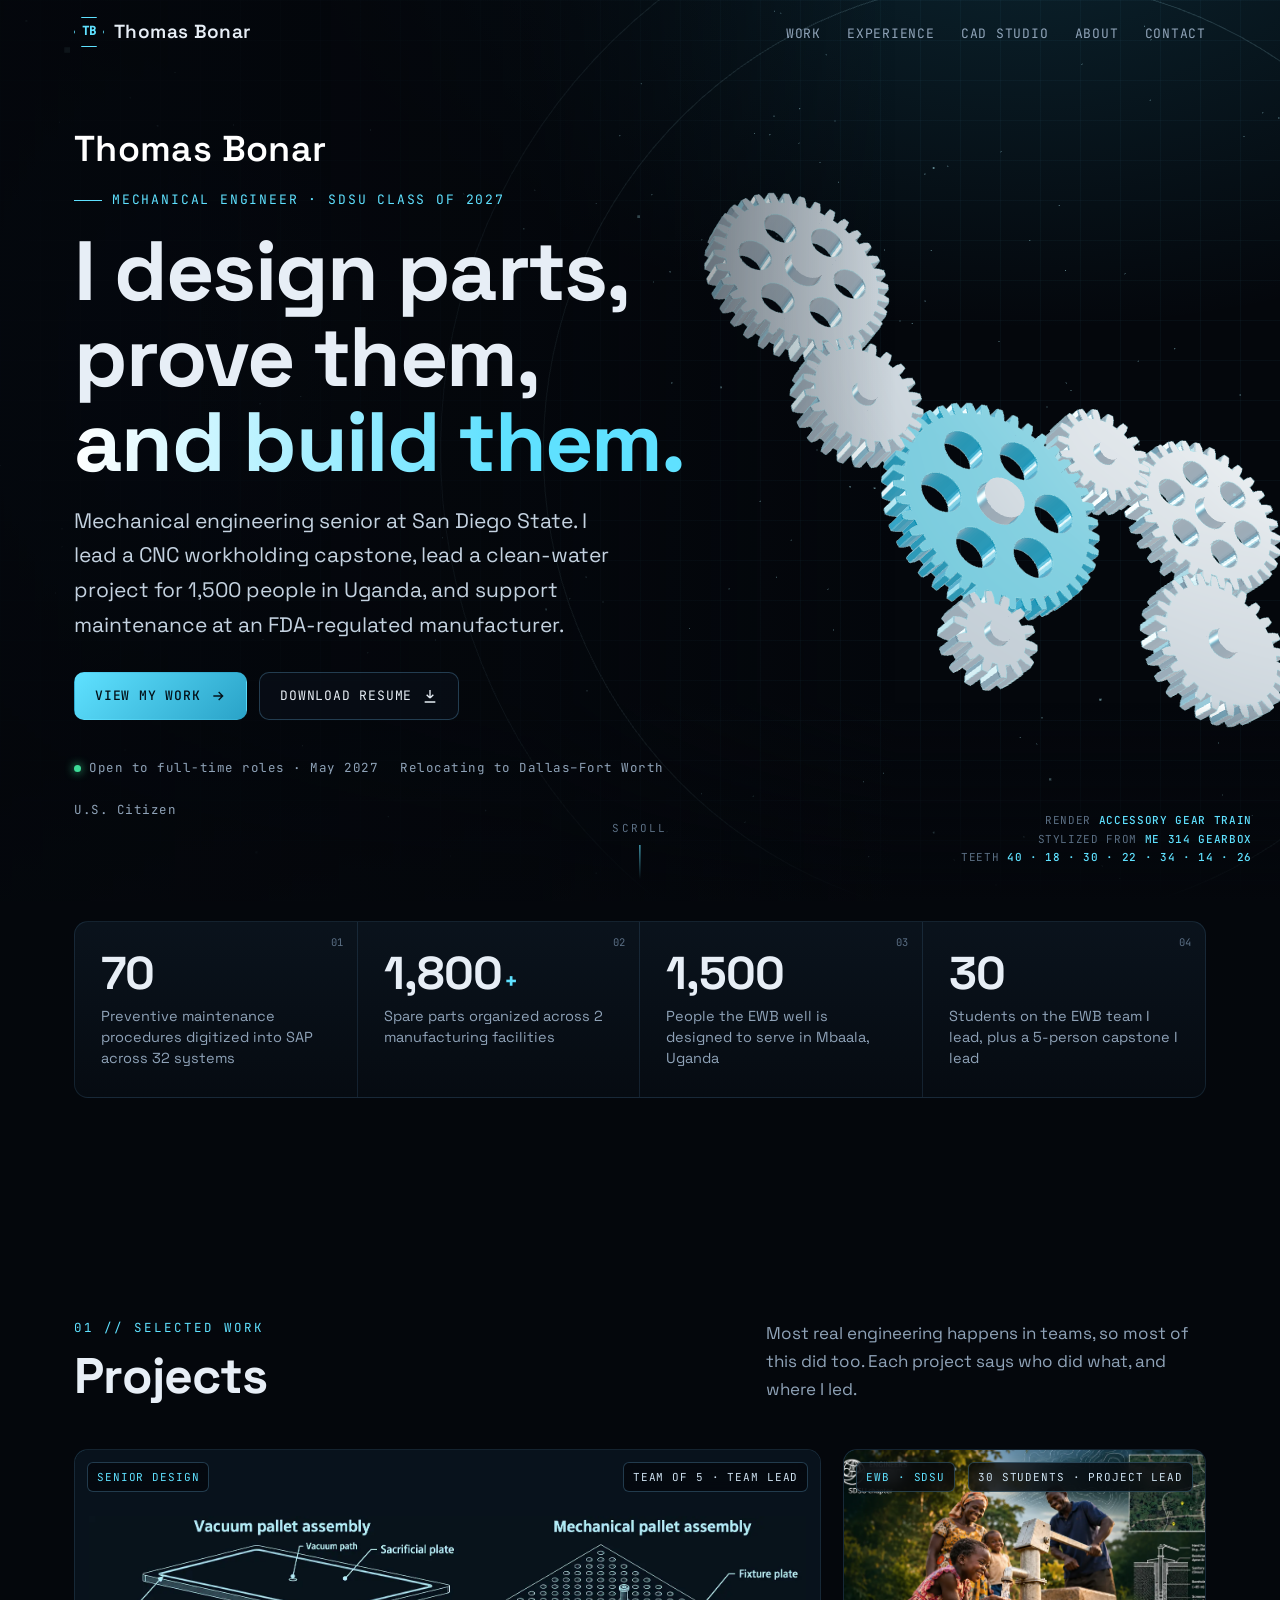
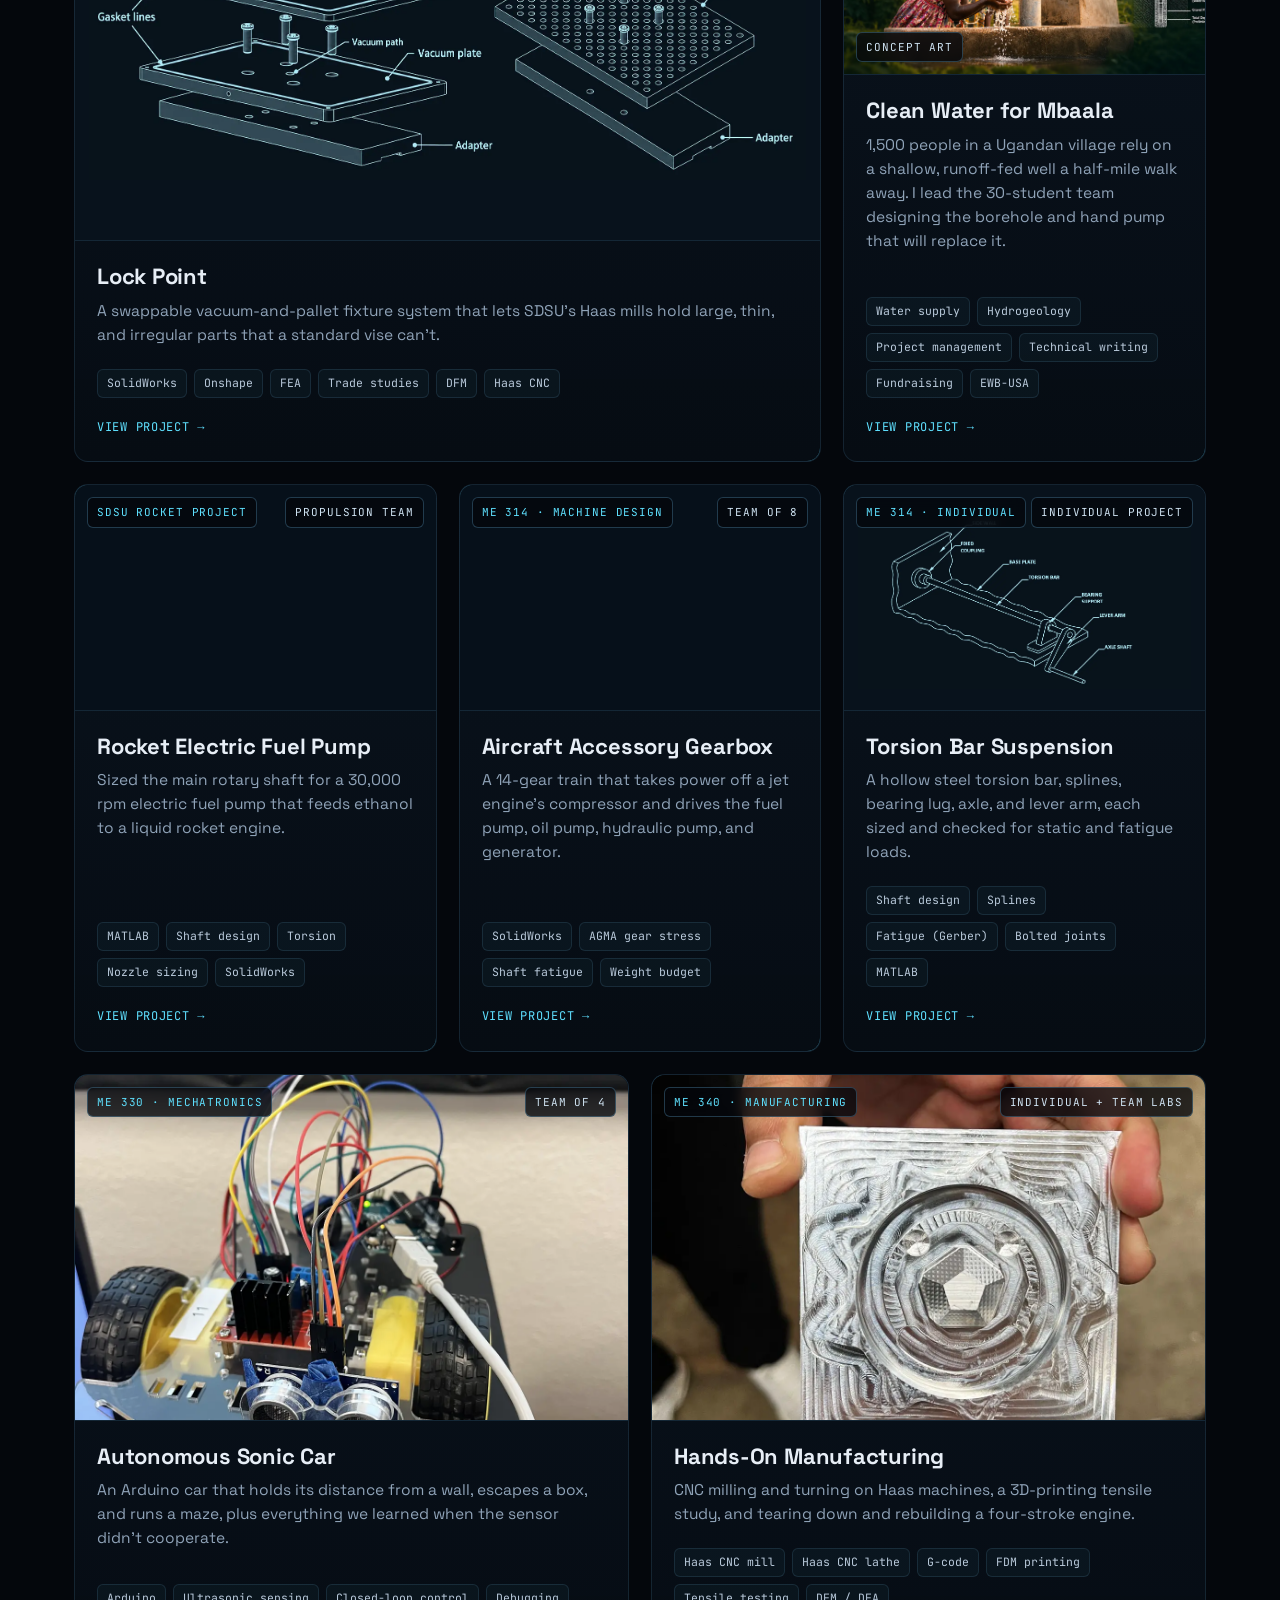
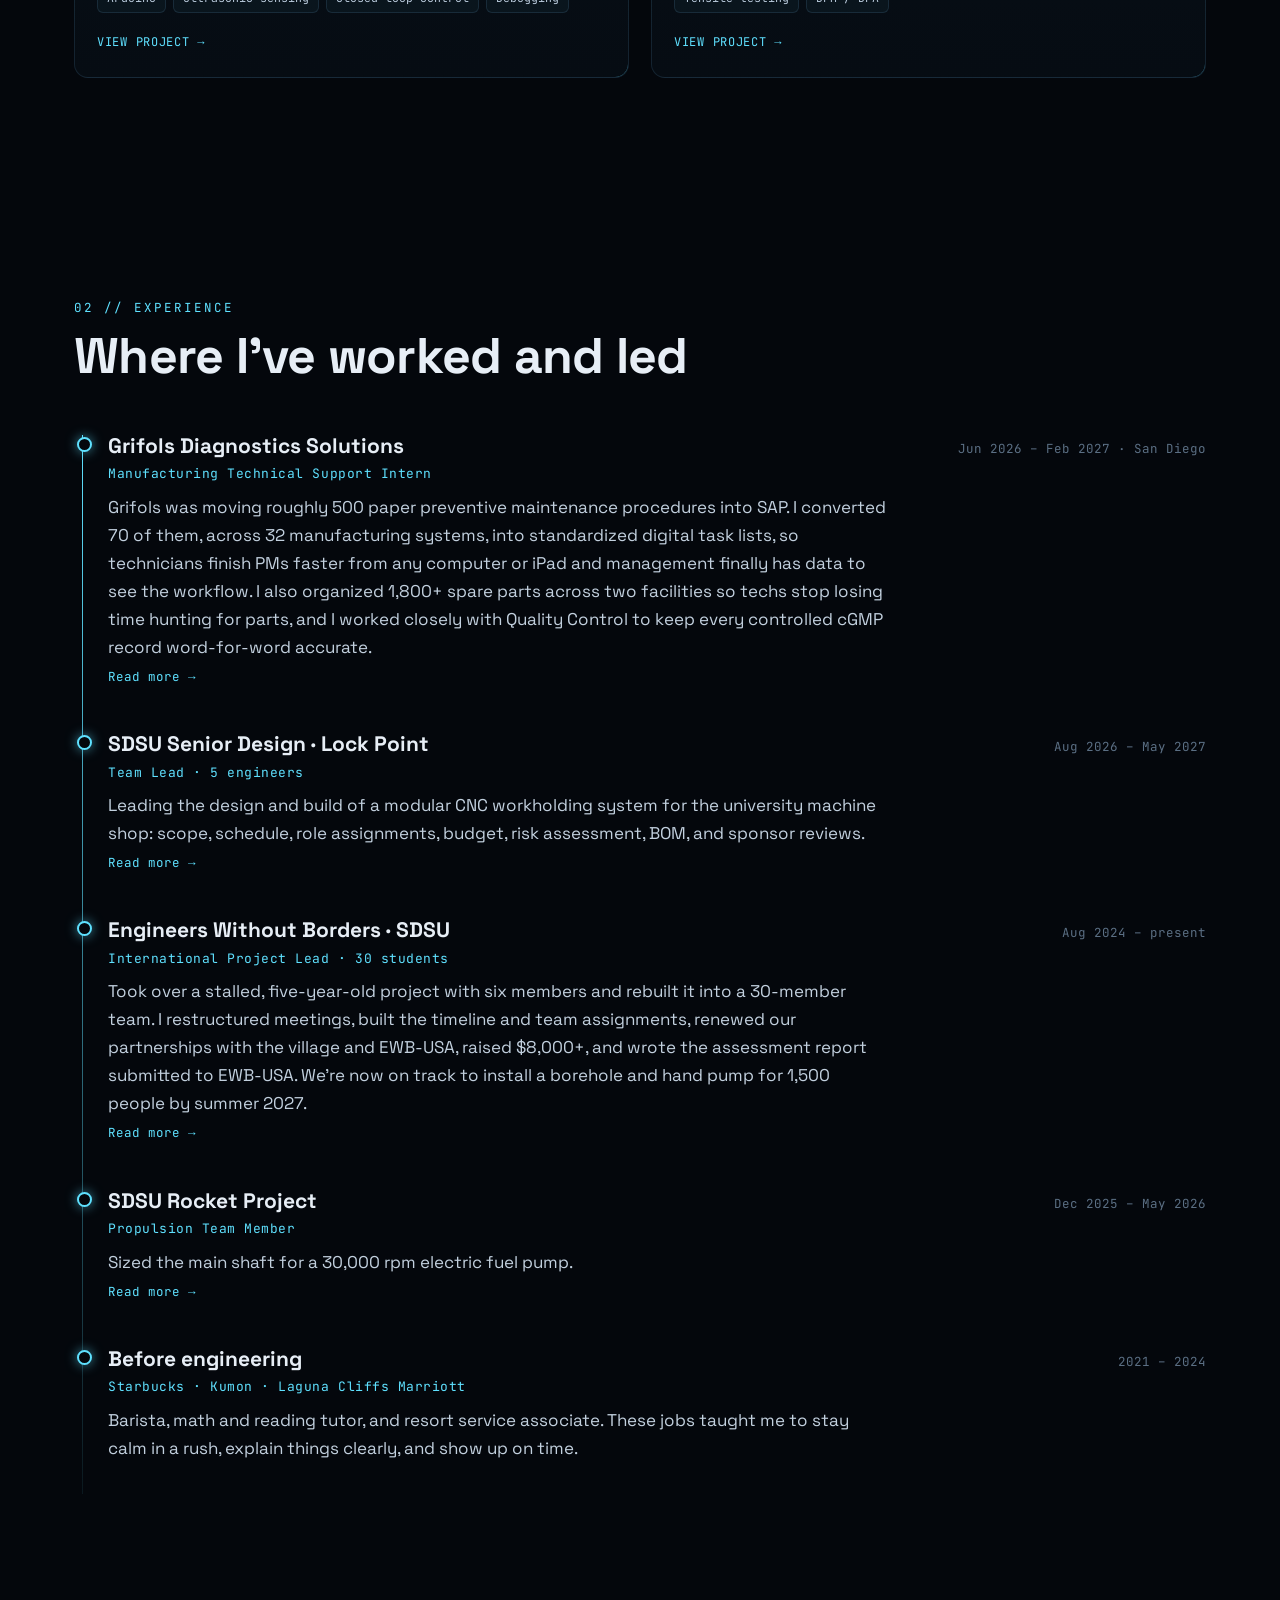
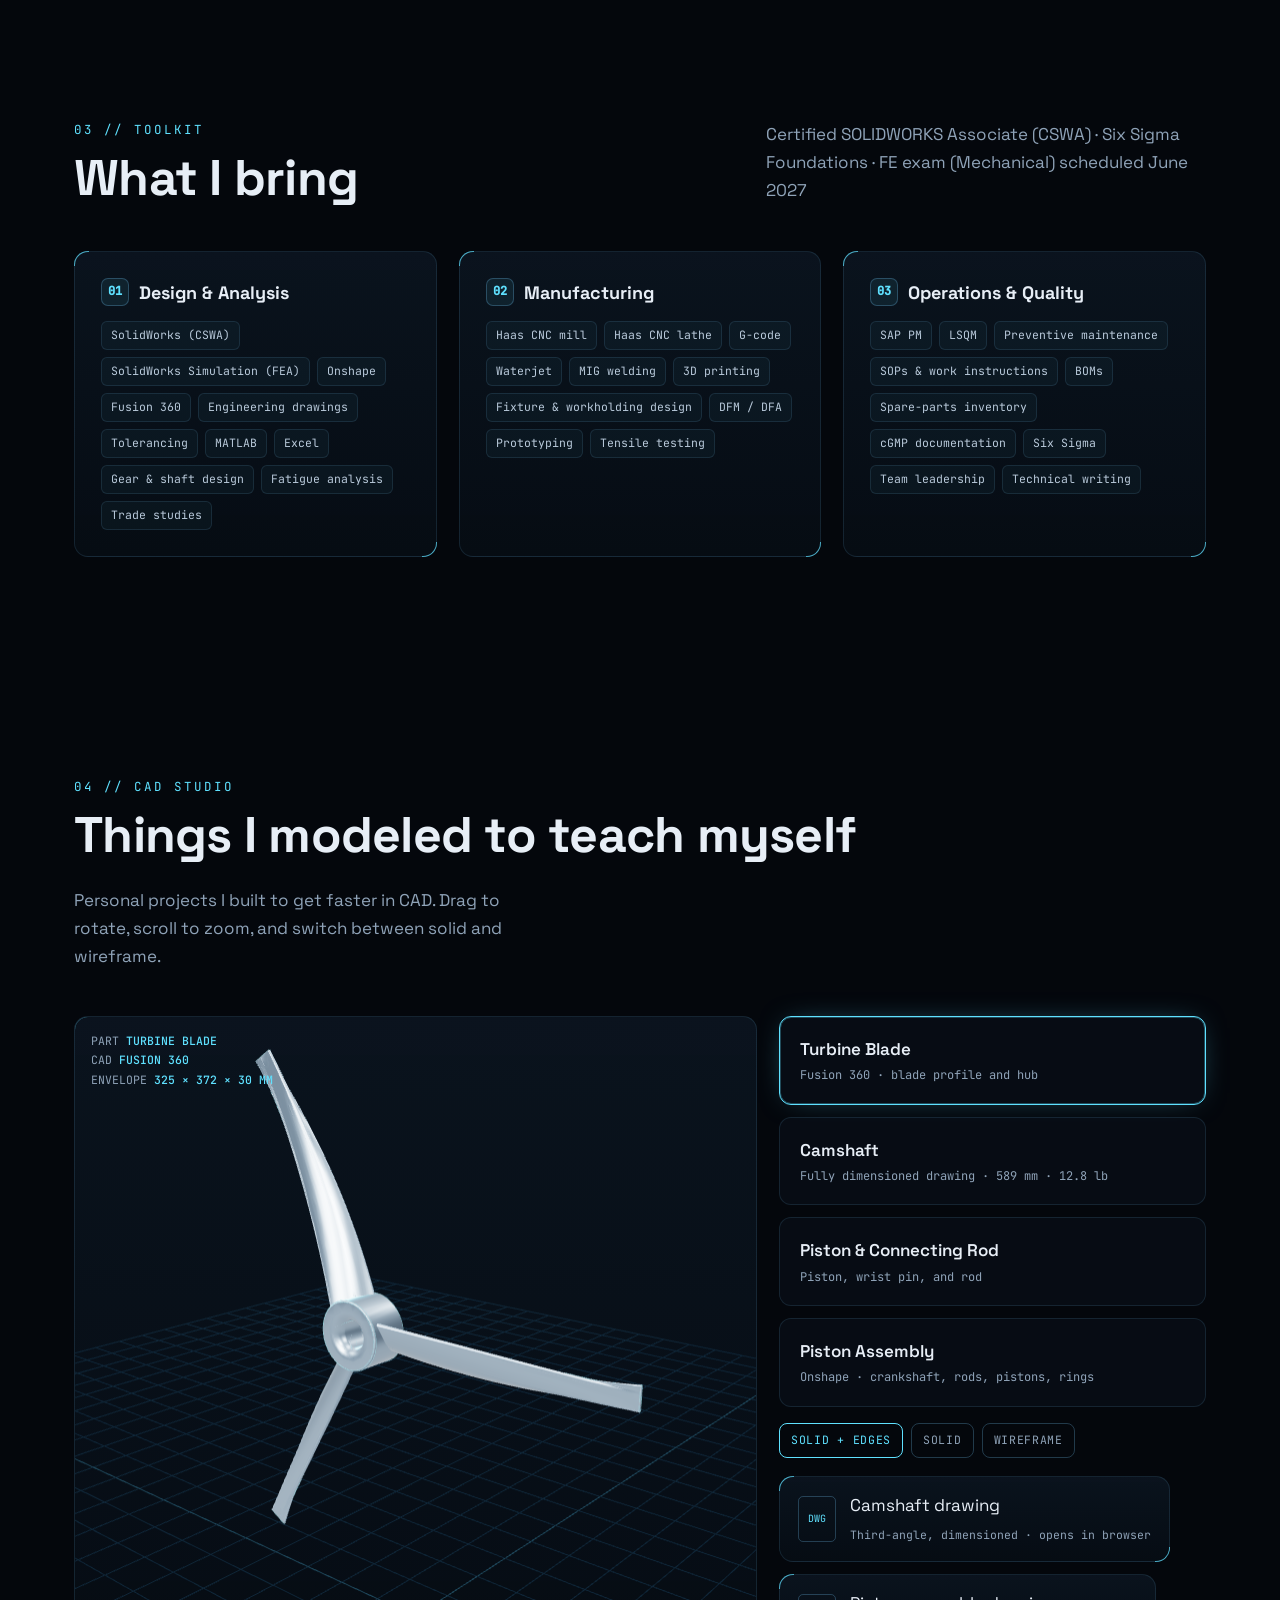
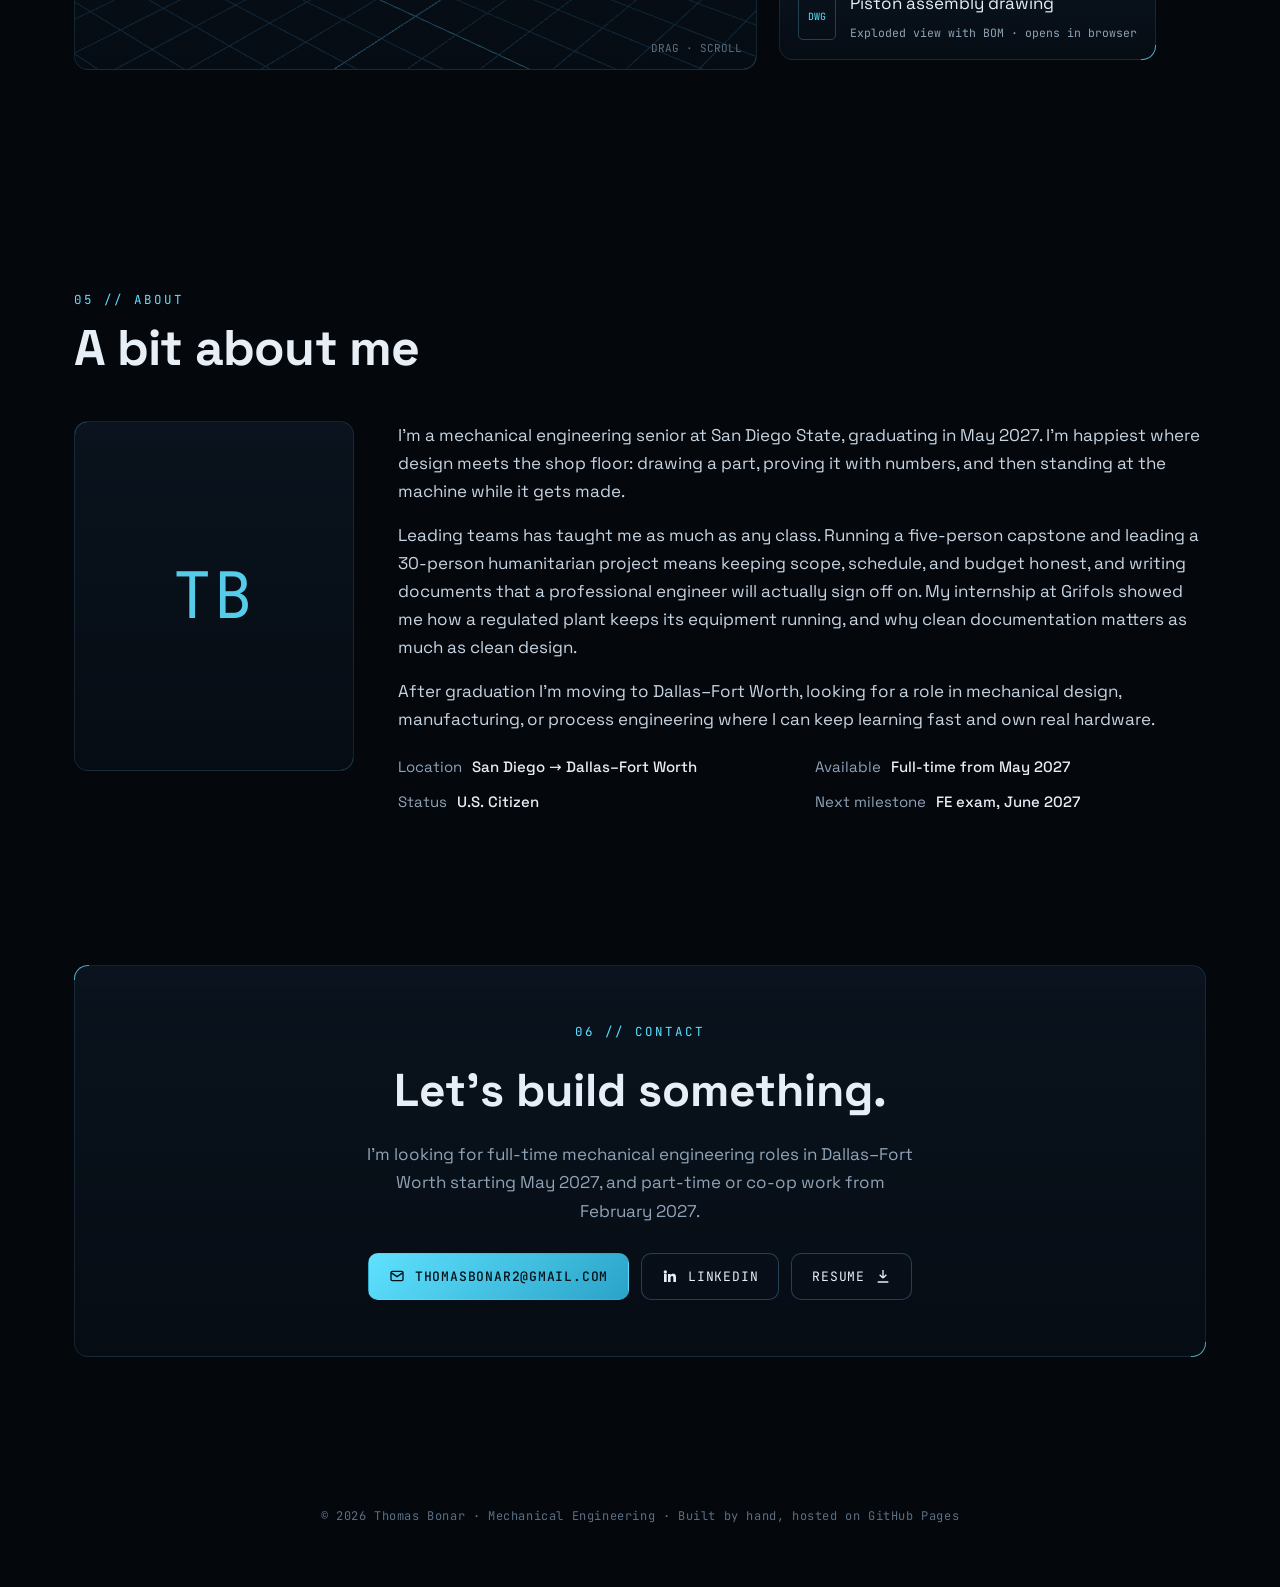
==== commit 023344d8: "Update LinkedIn link" ====
--- a/index.html
+++ b/index.html
@@ -247,7 +247,7 @@
       <p>I'm looking for full-time mechanical engineering roles in Dallas–Fort Worth starting May 2027, and part-time or co-op work from February 2027.</p>
       <div class="cta">
         <a class="btn primary" href="mailto:thomasbonar2@gmail.com"><svg viewBox="0 0 24 24" fill="none" stroke="currentColor" stroke-width="2"><rect x="3" y="5" width="18" height="14" rx="2"/><path d="M3 7l9 6 9-6"/></svg> thomasbonar2@gmail.com</a>
-        <a class="btn" href="https://www.linkedin.com/in/thomas-bonar-83b15b261" target="_blank" rel="noopener"><svg viewBox="0 0 24 24" fill="currentColor"><path d="M4.98 3.5a2.5 2.5 0 11-.02 5 2.5 2.5 0 01.02-5zM3 9h4v12H3zM9 9h3.8v1.7h.05c.53-1 1.83-2.05 3.77-2.05C20.6 8.65 21 11.2 21 14.5V21h-4v-5.8c0-1.38-.03-3.16-1.93-3.16-1.93 0-2.22 1.5-2.22 3.06V21H9z"/></svg> LinkedIn</a>
+        <a class="btn" href="https://www.linkedin.com/in/thomasbonar" target="_blank" rel="noopener"><svg viewBox="0 0 24 24" fill="currentColor"><path d="M4.98 3.5a2.5 2.5 0 11-.02 5 2.5 2.5 0 01.02-5zM3 9h4v12H3zM9 9h3.8v1.7h.05c.53-1 1.83-2.05 3.77-2.05C20.6 8.65 21 11.2 21 14.5V21h-4v-5.8c0-1.38-.03-3.16-1.93-3.16-1.93 0-2.22 1.5-2.22 3.06V21H9z"/></svg> LinkedIn</a>
         <a class="btn" href="assets/docs/Thomas_Bonar_Resume.pdf" download="Thomas_Bonar_Resume.pdf">Resume <svg viewBox="0 0 24 24" fill="none" stroke="currentColor" stroke-width="2"><path d="M12 3v12m0 0l-5-5m5 5l5-5M4 21h16"/></svg></a>
       </div>
     </div>
